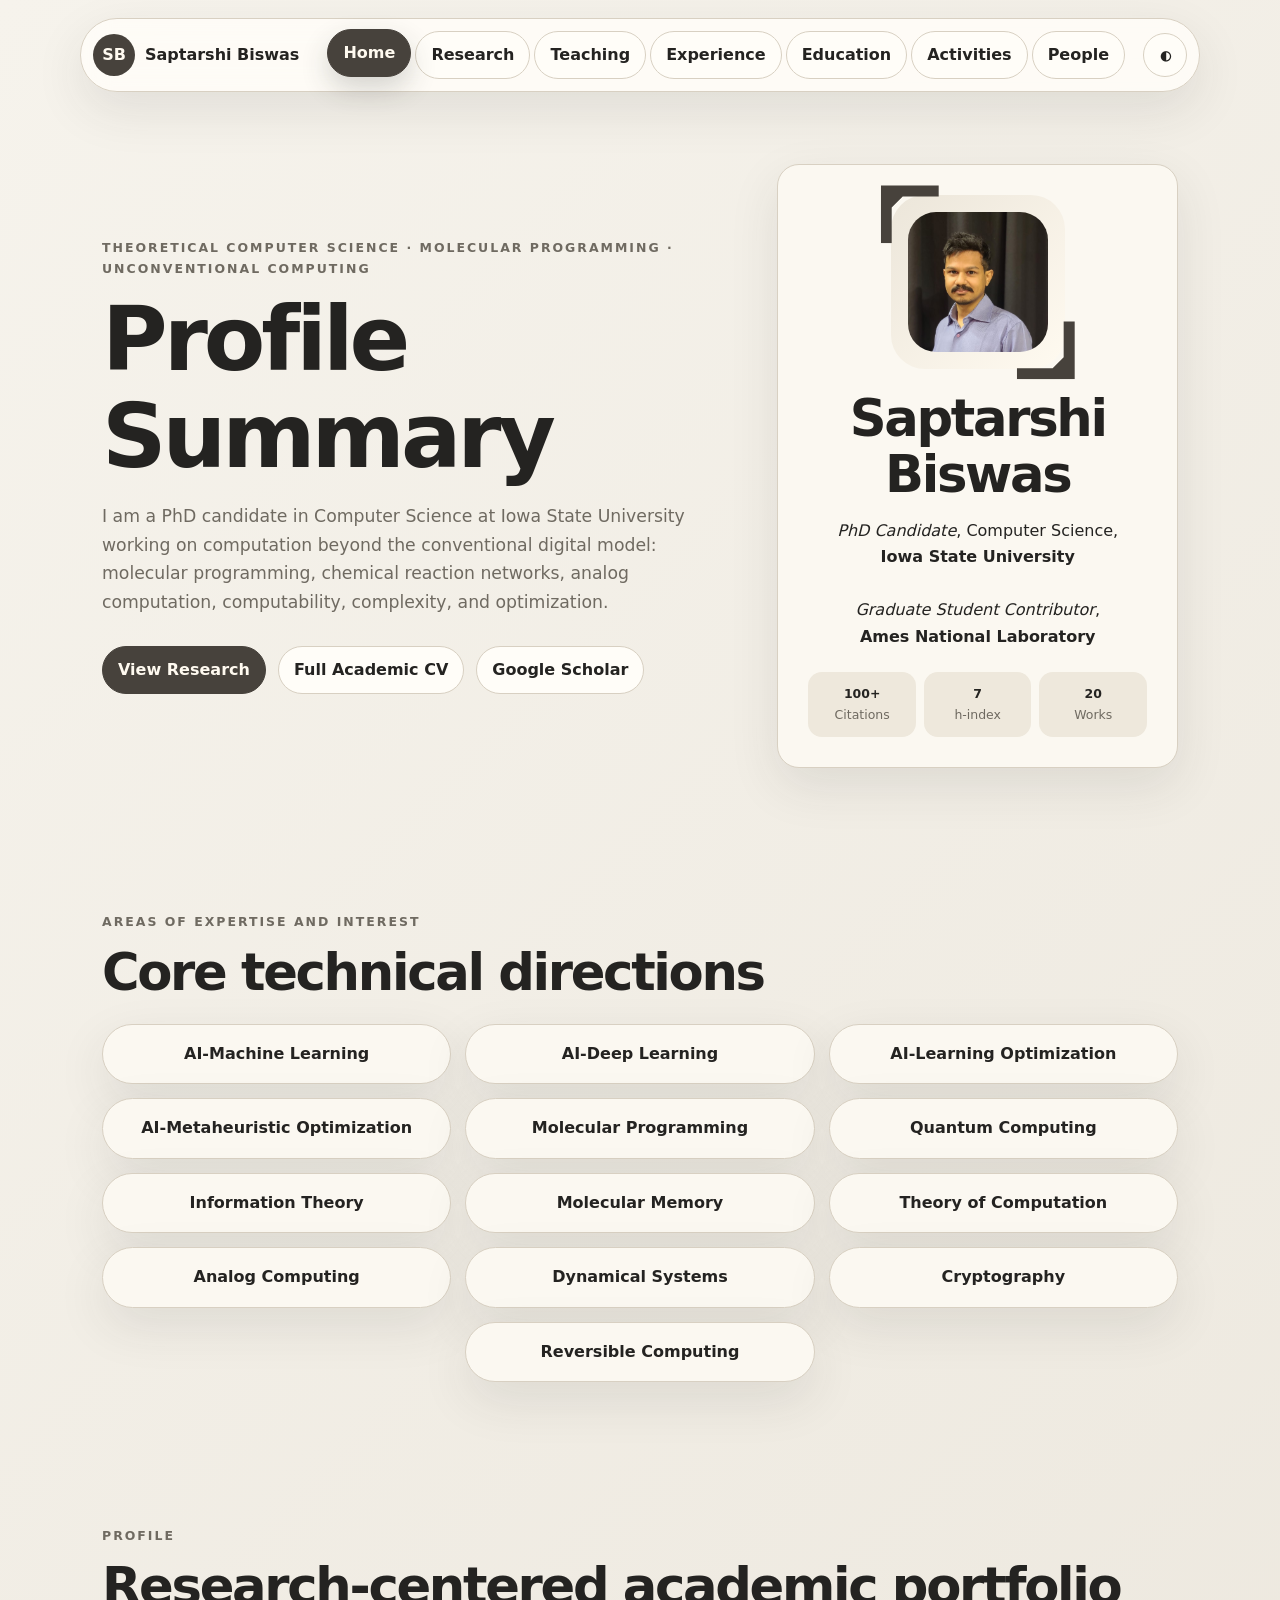
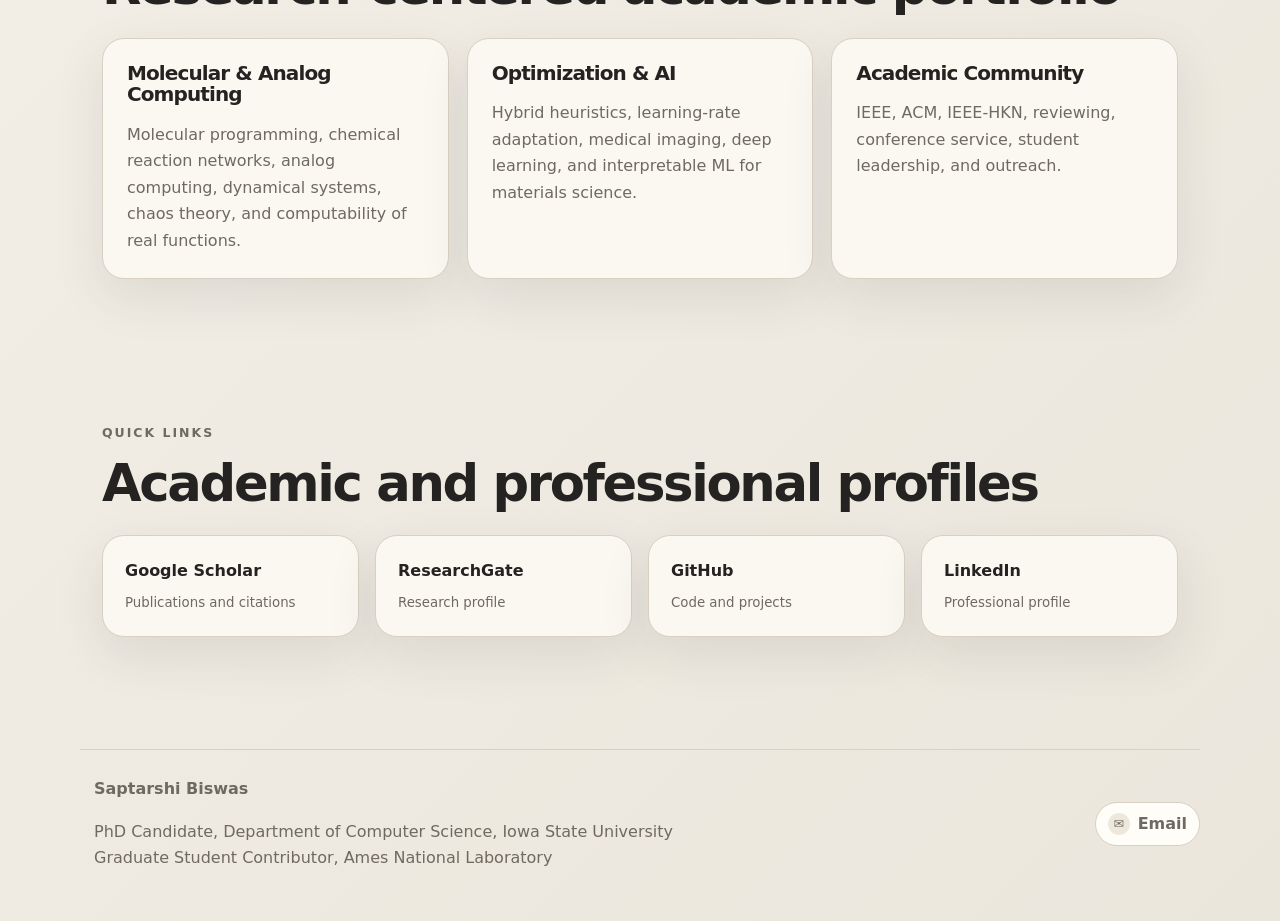
==== index.html @ 448579ea "Remove active class from "People" navigation link across multiple pages" ====
<!DOCTYPE html>
<html lang="en">
  <head>
    <meta charset="UTF-8" />
    <meta name="viewport" content="width=device-width, initial-scale=1.0" />

    <title>Saptarshi Biswas | PhD Candidate in Computer Science</title>

    <meta
      name="description"
      content="Saptarshi Biswas is a PhD candidate in Computer Science at Iowa State University working on theoretical computer science, chemical reaction networks, analog computing, molecular programming, reversible computing, AI, machine learning, deep learning, and optimization."
    />

    <meta
      name="keywords"
      content="Saptarshi Biswas, Iowa State University, Computer Science, Theoretical Computer Science, Chemical Reaction Networks, Molecular Programming, Analog Computing, Oracle Pointer Machines, Storage Modification Machines, Reversible Computing, Machine Learning, Deep Learning, AI, Optimization, Metaheuristic Optimization"
    />

    <meta name="author" content="Saptarshi Biswas" />
    <meta name="robots" content="index, follow" />

    <!-- https://Sapi98.github.io/ -->

    <!-- Open Graph / Social Preview -->
    <meta property="og:title" content="Saptarshi Biswas | PhD Candidate in Computer Science" />
    <meta
      property="og:description"
      content="Academic profile of Saptarshi Biswas: research, publications, teaching, education, experience, credentials, and professional service."
    />
    <meta property="og:type" content="website" />
    <meta property="og:url" content="https://Sapi98.github.io/" />
    <meta property="og:image" content="https://Sapi98.github.io/profile.jpg" />
    <meta property="og:site_name" content="Saptarshi Biswas" />

    <!-- Twitter / X Preview -->
    <meta name="twitter:card" content="summary_large_image" />
    <meta name="twitter:title" content="Saptarshi Biswas | PhD Candidate in Computer Science" />
    <meta
      name="twitter:description"
      content="Research profile, publications, teaching, education, experience, credentials, and academic service of Saptarshi Biswas."
    />
    <meta name="twitter:image" content="https://Sapi98.github.io/profile.jpg" />

    <!-- Structured Data -->
    <script type="application/ld+json">
    {
      "@context": "https://schema.org",
      "@type": "Person",
      "name": "Saptarshi Biswas",
      "url": "https://Sapi98.github.io/",
      "image": "https://Sapi98.github.io/profile.jpg",
      "jobTitle": "PhD Candidate in Computer Science",
      "affiliation": {
        "@type": "CollegeOrUniversity",
        "name": "Iowa State University"
      },
      "email": "mailto:sbiswas@iastate.edu",
      "sameAs": [
        "https://scholar.google.com/citations?user=PUi9jlQAAAAJ&hl=en",
        "https://www.researchgate.net/profile/Saptarshi-Biswas-6",
        "https://github.com/Sapi98",
        "https://www.linkedin.com/in/saptarshi-biswas-sapi98/"
      ],
      "knowsAbout": [
        "Theoretical Computer Science",
        "Chemical Reaction Networks",
        "Molecular Programming",
        "Analog Computing",
        "Oracle Pointer Machines",
        "Storage Modification Machines",
        "Reversible Computing",
        "Cryptography",
        "Dynamical Systems",
        "Artificial Intelligence",
        "Machine Learning",
        "Deep Learning",
        "Metaheuristic Optimization"
      ]
    }
    </script>

    <!-- Fonts and CSS -->
    <link rel="preconnect" href="https://fonts.googleapis.com" />
    <link rel="preconnect" href="https://fonts.gstatic.com" crossorigin />
    <link
      href="https://fonts.googleapis.com"/>
    <link rel="stylesheet" href="style.css" />
  </head>
  <body>
    <header class="site-header">
      <a class="brand" href="index.html" aria-label="Saptarshi Biswas home">
        <span class="brand-mark">
          SB
        </span>
        <span class="brand-text">
          Saptarshi Biswas
        </span>
      </a>
      <button class="menu-toggle" id="menuToggle" type="button" aria-label="Toggle navigation">
        ☰
      </button>
      <nav class="site-nav" id="siteNav" aria-label="Primary navigation">
        <a class="nav-link active" href="index.html">
          Home
        </a>
        <a class="nav-link" href="research.html">
          Research
        </a>
        <a class="nav-link" href="teaching.html">
          Teaching
        </a>
        <a class="nav-link" href="experience.html">
          Experience
        </a>
        <a class="nav-link" href="education.html">
          Education
        </a>
        <a class="nav-link" href="activities.html">
          Activities
        </a>
        <a class="nav-link" href="people.html">
          People
        </a>
      </nav>
      <button class="theme-toggle" id="themeToggle" type="button" aria-label="Toggle theme">
        ◐
      </button>
    </header>
    <main>
      <section class="hero section reveal">
        <div class="hero-content">
          <p class="eyebrow">
            Theoretical Computer Science · Molecular Programming · Unconventional Computing
          </p>
          <h1>
            Profile Summary
          </h1>
          <p class="hero-subtitle">
            I am a PhD candidate in Computer Science at Iowa State University working on computation beyond the conventional digital model: molecular programming, chemical reaction networks, analog computation, computability, complexity, and optimization.
          </p>
          <div class="hero-actions">
            <a class="btn btn-charcoal" href="research.html">
              View Research
            </a>
            <a class="btn btn-soft" href="CV.pdf" target="_blank" rel="noopener">
              Full Academic CV
            </a>
            <a class="btn btn-soft" href="https://scholar.google.com/citations?user=PUi9jlQAAAAJ&hl=en" target="_blank" rel="noopener">
              Google Scholar
            </a>
          </div>
        </div>
        <aside class="profile-card">
          <div class="profile-photo-frame">
            <span class="corner-arrow corner-arrow-major corner-arrow-tl">
            </span>
            <span class="corner-arrow corner-arrow-minor corner-arrow-tl-minor">
            </span>
            <img src="profile.jpg" alt="Saptarshi Biswas" onerror="this.style.display='none'; this.nextElementSibling.style.display='grid';" />
            <span class="profile-initials">
              SB
            </span>
            <span class="corner-arrow corner-arrow-major corner-arrow-br">
            </span>
            <span class="corner-arrow corner-arrow-minor corner-arrow-br-minor">
            </span>
          </div>
          <h2>
            Saptarshi Biswas
          </h2>
          <p>
            <em>PhD Candidate</em>, Computer Science,
            <!-- <br />
              -->
            <br />
            <b>Iowa State University</b>
            <br /><br />
            <em>Graduate Student Contributor</em>,
            <br />
            <b>Ames National Laboratory</b>
          </p>
          <div class="mini-stats">
            <span>
              <b>
                100+
              </b>
              Citations
            </span>
            <span>
              <b>
                7
              </b>
              h-index
            </span>
            <span>
              <b>
                20
              </b>
              Works
            </span>
          </div>
        </aside>
      </section>
      <section class="section reveal">
        <div class="section-heading">
          <p class="eyebrow">
            Areas of expertise and interest
          </p>
          <h2>
            Core technical directions
          </h2>
        </div>
        <div class="chip-grid">
          <span>
            AI-Machine Learning
          </span>
          <span>
            AI-Deep Learning
          </span>
          <span>
            AI-Learning Optimization
          </span>
          <span>
            AI-Metaheuristic Optimization
          </span>
          <span>
            Molecular Programming
          </span>
          <span>
            Quantum Computing
          </span>
          <span>
            Information Theory
          </span>
          <span>
            Molecular Memory
          </span>
          <span>
            Theory of Computation
          </span>
          <span>
            Analog Computing
          </span>
          <span>
            Dynamical Systems
          </span>
          <span>
            Cryptography
          </span>
          <span>
            Reversible Computing
          </span>
        </div>
      </section>
      <section class="section reveal">
        <div class="section-heading">
          <p class="eyebrow">
            Profile
          </p>
          <h2>
            Research-centered academic portfolio
          </h2>
        </div>
        <div class="grid three">
          <article class="tile">
            <h3>
              Molecular &amp; Analog Computing
            </h3>
            <p>
              Molecular programming, chemical reaction networks, analog computing, dynamical systems, chaos theory, and computability of real functions.
            </p>
          </article>
          <article class="tile">
            <h3>
              Optimization &amp; AI
            </h3>
            <p>
              Hybrid heuristics, learning-rate adaptation, medical imaging, deep learning, and interpretable ML for materials science.
            </p>
          </article>
          <article class="tile">
            <h3>
              Academic Community
            </h3>
            <p>
              IEEE, ACM, IEEE-HKN, reviewing, conference service, student leadership, and outreach.
            </p>
          </article>
        </div>
      </section>
      <section class="section reveal">
        <div class="section-heading">
          <p class="eyebrow">
            Quick links
          </p>
          <h2>
            Academic and professional profiles
          </h2>
        </div>
        <div class="link-grid">
          <a class="link-card" href="https://scholar.google.com/citations?user=PUi9jlQAAAAJ&hl=en" target="_blank" rel="noopener">
            <span>
              Google Scholar
            </span>
            <small>
              Publications and citations
            </small>
          </a>
          <a class="link-card" href="https://www.researchgate.net/profile/Saptarshi-Biswas-6?ev=hdr_xprf" target="_blank" rel="noopener">
            <span>
              ResearchGate
            </span>
            <small>
              Research profile
            </small>
          </a>
          <a class="link-card" href="https://github.com/Sapi98" target="_blank" rel="noopener">
            <span>
              GitHub
            </span>
            <small>
              Code and projects
            </small>
          </a>
          <a class="link-card" href="https://www.linkedin.com/in/saptarshi-biswas-sapi98/" target="_blank" rel="noopener">
            <span>
              LinkedIn
            </span>
            <small>
              Professional profile
            </small>
          </a>
        </div>
      </section>
    </main>
    <footer class="site-footer home-footer">
      <div>
        <strong>
          Saptarshi Biswas
        </strong>
        <p>
          PhD Candidate, Department of Computer Science, Iowa State University<br />
          Graduate Student Contributor, Ames National Laboratory
        </p>
      </div>
      <div class="footer-links">
        <a class="footer-link" href="mailto:sbiswas@iastate.edu">
          <span class="footer-icon">
            ✉
          </span>
          <span>
            Email
          </span>
        </a>
      </div>
    </footer>
    <script src="script.js">
    </script>
  </body>
</html>
---- style.css ----
:root {
  --bg: #f6f3ec;
  --bg-2: #ebe6dc;
  --surface: #fffdf8;
  --surface-2: #eee8dc;
  --tile: #fbf8f1;
  --text: #242321;
  --muted: #6f6a61;
  --line: #d8d0c2;
  --cream: #fffaf0;
  --shadow: 0 18px 50px rgba(52, 49, 45, .10);
  --radius: 22px;
  --max: 1120px;
}

body[data-theme="dark"] {
  --bg: #1f1e1c;
  --bg-2: #292724;
  --surface: #2b2925;
  --surface-2: #36332e;
  --tile: #302d29;
  --text: #f2ede3;
  --muted: #c3baaa;
  --line: #4b463f;
  --shadow: 0 18px 50px rgba(0, 0, 0, .34);
}

* {
  box-sizing: border-box;
}

body {
  margin: 0;
  font-family: Inter, system-ui, sans-serif;
  background: linear-gradient(135deg, var(--bg), var(--bg-2));
  color: var(--text);
  line-height: 1.65;
}

a {
  color: inherit;
}

.site-header {
  position: sticky;
  top: 0;
  z-index: 100;
  max-width: var(--max);
  margin: 18px auto 0;
  padding: 12px;
  display: flex;
  align-items: center;
  gap: 18px;
  background: rgba(255, 253, 248, .86);
  border: 1px solid var(--line);
  border-radius: 999px;
  box-shadow: var(--shadow);
  backdrop-filter: blur(14px);
}

body[data-theme="dark"] .site-header {
  background: rgba(43, 41, 37, .9);
}

.brand {
  display: inline-flex;
  align-items: center;
  gap: 10px;
  text-decoration: none;
  font-weight: 800;
}

.brand-mark {
  width: 42px;
  height: 42px;
  display: grid;
  place-items: center;
  border-radius: 50%;
  background: #47423c;
  color: #fffaf0;
}

.site-nav {
  margin-left: auto;
  display: flex;
  gap: 4px;
}

.site-nav a,
.theme-toggle,
.menu-toggle,
.btn,
.filter-btn {
  border: 1px solid var(--line);
  background: var(--surface);
  color: var(--text);
  border-radius: 999px;
  text-decoration: none;
  padding: 10px 15px;
  font-weight: 700;
  cursor: pointer;
  transition:
    background-color .45s ease,
    color .45s ease,
    border-color .45s ease,
    box-shadow .45s ease,
    transform .35s ease;
}

.site-nav a:hover,
.site-nav a.active,
.theme-toggle:hover,
.menu-toggle:hover,
.btn:hover,
.filter-btn:hover,
.filter-btn.active {
  background: #47423c;
  border-color: #47423c;
  color: #fffaf0;
  transform: translateY(-2px);
  box-shadow: 0 12px 28px rgba(52, 49, 45, .2);
}

.theme-toggle,
.menu-toggle {
  width: 44px;
  height: 44px;
  padding: 0;
}

.menu-toggle {
  display: none;
}

.section {
  max-width: var(--max);
  margin: 0 auto;
  padding: 72px 22px;
}

.hero {
  min-height: 72vh;
  display: grid;
  grid-template-columns: 1.45fr .9fr;
  gap: 30px;
  align-items: center;
}

.eyebrow {
  margin: 0 0 12px;
  color: var(--muted);
  text-transform: uppercase;
  letter-spacing: .16em;
  font-size: .78rem;
  font-weight: 800;
}

h1,
h2,
h3 {
  line-height: 1.08;
  margin: 0 0 16px;
  letter-spacing: -.045em;
}

h1 {
  font-size: clamp(2.7rem, 7vw, 5.8rem);
}

h2 {
  font-size: clamp(2rem, 4vw, 3.2rem);
}

h3 {
  font-size: 1.25rem;
}

.hero-subtitle,
.page-title p,
.section-note {
  max-width: 760px;
  font-size: 1.08rem;
  color: var(--muted);
}

.hero-actions {
  display: flex;
  flex-wrap: wrap;
  gap: 12px;
  margin-top: 30px;
}

.btn-charcoal {
  background: #47423c;
  color: #fffaf0;
  border-color: #47423c;
}

.profile-card,
.tile,
.link-card,
.publication-card,
.timeline-card,
.service-card,
.credential-card {
  background: var(--tile);
  border: 1px solid var(--line);
  border-radius: var(--radius);
  box-shadow: var(--shadow);
}

.profile-card {
  padding: 30px;
  text-align: center;
  position: relative;
  overflow: visible;
  transition:
    background-color .45s ease,
    box-shadow .45s ease,
    transform .35s ease,
    border-color .45s ease;
}

.profile-card:hover {
  background: linear-gradient(145deg, var(--surface), var(--surface-2));
  transform: translateY(-8px) scale(1.012);
  box-shadow: 0 34px 90px rgba(52, 49, 45, .22);
  border-color: #b8aa95;
}

.profile-photo-frame {
  position: relative;
  width: 142px;
  height: 142px;
  margin: 0 auto 22px;
  border-radius: 34px;
  display: grid;
  place-items: center;
  background: linear-gradient(135deg, #ece6da, #fffaf0);
  isolation: isolate;
}

.profile-photo-frame img,
.profile-initials {
  width: 112px;
  height: 112px;
  border-radius: 28px;
  object-fit: cover;
  display: grid;
  place-items: center;
  background: #47423c;
  color: #fffaf0;
  font-size: 2.6rem;
  font-weight: 900;
  box-shadow: inset 0 0 0 1px rgba(255, 250, 240, .25);
  z-index: 2;
}

.profile-initials {
  display: none;
}

.corner-arrow {
  position: absolute;
  pointer-events: none;
  z-index: 3;
  transition:
    transform .42s ease,
    opacity .42s ease,
    filter .42s ease;
}

.corner-arrow-major {
  width: 58px;
  height: 58px;
  filter: drop-shadow(0 8px 12px rgba(52, 49, 45, .22));
}

.corner-arrow-minor {
  width: 48px;
  height: 48px;
  opacity: 0;
  z-index: 1;
  filter: drop-shadow(0 6px 8px rgba(154, 107, 53, .18));
}

.corner-arrow-tl {
  top: -10px;
  left: -10px;
  background: #47423c;
  clip-path: polygon(0 0, 100% 0, 100% 19%, 38% 19%, 19% 38%, 19% 100%, 0 100%);
}

.corner-arrow-tl-minor {
  top: 3px;
  left: 3px;
  background: #b98a52;
  clip-path: polygon(0 0, 100% 0, 100% 11%, 34% 11%, 11% 34%, 11% 100%, 0 100%);
}

.corner-arrow-br {
  right: -10px;
  bottom: -10px;
  background: #47423c;
  clip-path: polygon(81% 0, 100% 0, 100% 100%, 0 100%, 0 81%, 62% 81%, 81% 62%);
}

.corner-arrow-br-minor {
  right: 3px;
  bottom: 3px;
  background: #b98a52;
  clip-path: polygon(89% 0, 100% 0, 100% 100%, 0 100%, 0 89%, 66% 89%, 89% 66%);
}

.profile-card:hover .corner-arrow-tl {
  transform: translate(-10px, -10px);
}

.profile-card:hover .corner-arrow-br {
  transform: translate(10px, 10px);
}

.profile-card:hover .corner-arrow-tl-minor {
  opacity: 1;
  transform: translate(-5px, -5px);
}

.profile-card:hover .corner-arrow-br-minor {
  opacity: 1;
  transform: translate(5px, 5px);
}

.mini-stats {
  display: grid;
  grid-template-columns: repeat(3, 1fr);
  gap: 8px;
  margin-top: 22px;
}

.mini-stats span {
  padding: 12px 8px;
  border-radius: 14px;
  background: var(--surface-2);
  color: var(--muted);
  font-size: .78rem;
  transition:
    background-color .45s ease,
    color .45s ease,
    transform .35s ease,
    box-shadow .45s ease;
}

.mini-stats b {
  display: block;
  color: var(--text);
  transition: color .45s ease;
}

.profile-card:hover .mini-stats span {
  background: #47423c;
  color: #fffaf0;
  transform: translateY(-3px);
  box-shadow: 0 10px 22px rgba(52, 49, 45, .22);
}

.profile-card:hover .mini-stats b {
  color: #fffaf0;
}

.section-heading {
  margin-bottom: 24px;
}

.section-heading.split {
  display: flex;
  justify-content: space-between;
  align-items: end;
  gap: 20px;
  flex-wrap: wrap;
}

.grid {
  display: grid;
  gap: 18px;
}

.grid.two {
  grid-template-columns: repeat(2, minmax(0, 1fr));
}

.grid.three {
  grid-template-columns: repeat(3, minmax(0, 1fr));
}

.grid.four {
  grid-template-columns: repeat(4, minmax(0, 1fr));
}

.tile {
  padding: 24px;
  min-height: 190px;
  transition:
    background-color .5s ease,
    color .5s ease,
    border-color .5s ease,
    transform .35s ease,
    box-shadow .5s ease;
}

.tile p {
  color: var(--muted);
  margin: 0;
  transition: color .5s ease;
}

.tile:hover,
.link-card:hover,
.publication-card:hover {
  background: #47423c;
  color: #fffaf0;
  border-color: #47423c;
  transform: translateY(-6px);
}

.tile:hover p,
.tile:hover li,
.link-card:hover small,
.publication-card:hover .pub-authors,
.publication-card:hover .pub-venue {
  color: rgba(255, 250, 240, .88);
}

.chip-grid {
  display: grid;
  grid-template-columns: repeat(3, minmax(0, 1fr));
  gap: 14px;
}

.chip-grid span {
  padding: 16px 18px;
  border: 1px solid var(--line);
  border-radius: 999px;
  background: var(--tile);
  box-shadow: var(--shadow);
  font-weight: 800;
  text-align: center;
  transition:
    background-color .5s ease,
    color .5s ease,
    transform .35s ease;
}

.chip-grid span:hover {
  background: #47423c;
  color: #fffaf0;
  transform: translateY(-4px);
}

.chip-grid span:nth-last-child(2):nth-child(3n + 1) {
  grid-column: 1;
}

.chip-grid span:last-child:nth-child(3n + 2) {
  grid-column: 3;
}

.chip-grid span:last-child:nth-child(3n + 1) {
  grid-column: 2;
}

.link-grid {
  display: grid;
  grid-template-columns: repeat(4, minmax(0, 1fr));
  gap: 16px;
}

.link-card {
  padding: 22px;
  display: flex;
  flex-direction: column;
  gap: 8px;
  text-decoration: none;
  transition:
    background-color .5s ease,
    color .5s ease,
    transform .35s ease;
}

.link-card span {
  font-weight: 900;
}

.link-card small,
.pub-authors,
.pub-venue {
  color: var(--muted);
  transition: color .5s ease;
}

.filters {
  display: flex;
  flex-wrap: wrap;
  gap: 10px;
}

.pub-total-block {
  display: flex;
  align-items: center;
  justify-content: space-between;
  gap: 18px;
  margin: 0 0 24px;
  padding: 22px 24px;
  border: 1px solid var(--line);
  border-radius: var(--radius);
  background: linear-gradient(135deg, var(--surface), var(--surface-2));
  box-shadow: var(--shadow);
}

.pub-total-block h3 {
  margin: 0;
}

.pub-total-block span,
.pub-category-heading span {
  display: inline-flex;
  padding: 10px 15px;
  border-radius: 999px;
  background: #47423c;
  color: #fffaf0;
  font-weight: 900;
}

.pub-category-block {
  display: grid;
  gap: 14px;
  margin: 0 0 34px;
}

.pub-category-heading {
  display: flex;
  align-items: center;
  justify-content: space-between;
  gap: 16px;
  padding: 16px 18px;
  border: 1px solid var(--line);
  border-radius: 18px;
  background: var(--surface-2);
  box-shadow: var(--shadow);
}

.pub-category-heading h3 {
  margin: 0;
}

.publication-list,
.publication-list.nested {
  display: grid;
  gap: 14px;
}

.publication-card {
  padding: 24px;
  transition:
    background-color .5s ease,
    color .5s ease,
    border-color .5s ease,
    transform .35s ease;
}

.pub-topline {
  display: flex;
  gap: 10px;
  align-items: center;
  margin-bottom: 12px;
}

.pub-number {
  width: 34px;
  height: 34px;
  display: grid;
  place-items: center;
  border-radius: 50%;
  background: var(--surface-2);
  color: var(--text);
  font-weight: 900;
  transition:
    background-color .5s ease,
    color .5s ease;
}

.publication-card:hover .pub-number {
  background: rgba(255, 250, 240, .18);
  color: #fffaf0;
}

.pub-meta {
  display: inline-block;
  padding: 5px 10px;
  border-radius: 999px;
  background: var(--surface-2);
  color: var(--muted);
  font-size: .75rem;
  font-weight: 800;
  text-transform: uppercase;
  transition:
    background-color .5s ease,
    color .5s ease;
}

.publication-card:hover .pub-meta {
  background: rgba(255, 250, 240, .18);
  color: #fffaf0;
}

.pub-actions {
  display: flex;
  gap: 10px;
  flex-wrap: wrap;
  margin-top: 16px;
}

.btn-small {
  padding: 8px 12px;
  font-size: .86rem;
}

.bibtex {
  white-space: pre-wrap;
  overflow-x: auto;
  margin-top: 16px;
  background: #2a2723;
  color: #f6efe3;
  border-radius: 14px;
  padding: 16px;
  border: 1px solid #514b43;
}

.clean-list {
  margin: 0;
  padding-left: 20px;
  color: inherit;
}

.clean-list li {
  margin-bottom: 10px;
}

.readable-list {
  margin-top: 14px;
  color: var(--muted);
}

.two-col-list {
  columns: 2;
  column-gap: 36px;
}

.timeline-modern {
  --timeline-progress: 0%;
  position: relative;
  display: grid;
  gap: 22px;
}

.timeline-modern::before {
  content: "";
  position: absolute;
  left: 170px;
  top: 10px;
  bottom: 10px;
  width: 2px;
  background: linear-gradient(#b8aa95, transparent);
}

.timeline-modern::after {
  content: "";
  position: absolute;
  left: 170px;
  top: 10px;
  width: 3px;
  height: var(--timeline-progress);
  max-height: calc(100% - 20px);
  border-radius: 999px;
  background: linear-gradient(180deg, #47423c, #b98a52, #47423c);
  box-shadow: 0 0 18px rgba(185, 138, 82, .35);
  transition: height .16s linear;
  z-index: 0;
}

.timeline-entry {
  position: relative;
  display: grid;
  grid-template-columns: 140px 36px 1fr;
  gap: 16px;
}

.timeline-date {
  color: var(--muted);
  font-weight: 900;
  text-align: right;
  padding-top: 24px;
}

.timeline-node {
  position: relative;
  z-index: 2;
  width: 18px;
  height: 18px;
  margin: 27px auto 0;
  border-radius: 50%;
  background: #47423c;
  border: 4px solid var(--bg);
  box-shadow: 0 0 0 2px #b8aa95;
  transition:
    transform .35s ease,
    background-color .35s ease,
    box-shadow .35s ease,
    border-color .35s ease;
}

.timeline-entry:hover .timeline-node,
.timeline-entry.open .timeline-node,
.timeline-entry.is-active .timeline-node,
.timeline-entry:has(.timeline-card:hover) .timeline-node {
  background: #b98a52;
  transform: scale(1.38);
  box-shadow:
    0 0 0 6px rgba(185, 138, 82, .20),
    0 0 24px rgba(185, 138, 82, .55);
  border-color: var(--surface);
}

.timeline-entry:hover .timeline-card,
.timeline-entry.open .timeline-card,
.timeline-entry.is-active .timeline-card,
.timeline-entry:has(.timeline-card:hover) .timeline-card {
  border-color: #b98a52;
}

.timeline-card {
  overflow: hidden;
}

.expand-summary {
  width: 100%;
  border: 0;
  background: transparent;
  color: var(--text);
  text-align: left;
  padding: 24px;
  display: flex;
  justify-content: space-between;
  align-items: center;
  gap: 20px;
  cursor: pointer;
  transition:
    background-color .5s ease,
    color .5s ease,
    border-radius .35s ease;
}

.expand-summary small {
  display: block;
  color: var(--muted);
  text-transform: uppercase;
  letter-spacing: .14em;
  font-weight: 800;
  font-size: .72rem;
  margin-bottom: 8px;
  transition: color .5s ease;
}

.expand-summary strong {
  display: block;
  font-size: 1.15rem;
}

.expand-summary em {
  display: block;
  color: var(--muted);
  font-style: normal;
  margin-top: 8px;
  transition: color .5s ease;
}

.accordion-icon {
  width: 38px;
  height: 38px;
  display: grid;
  place-items: center;
  border-radius: 50%;
  background: var(--surface-2);
  color: var(--text);
  font-size: 1.4rem;
  transition:
    transform .35s ease,
    background-color .5s ease,
    color .5s ease;
}

.expand-details {
  display: grid;
  grid-template-rows: 0fr;
  transition:
    grid-template-rows .38s ease,
    background-color .5s ease;
}

.expand-details > div {
  overflow: hidden;
  padding: 0 24px;
  color: var(--muted);
}

.expand-card:hover .expand-summary {
  background: #47423c;
  color: #fffaf0;
  border-radius: var(--radius);
}

.expand-card:hover .expand-summary small,
.expand-card:hover .expand-summary em {
  color: rgba(255, 250, 240, .78);
}

.expand-card.open .expand-summary {
  background: #47423c !important;
  color: #fffaf0 !important;
  border-radius: var(--radius) var(--radius) 0 0;
}

.expand-card.open .expand-summary small,
.expand-card.open .expand-summary em {
  color: rgba(255, 250, 240, .78) !important;
}

.expand-card.open .accordion-icon {
  background: rgba(255, 250, 240, .18);
  color: #fffaf0;
  transform: rotate(180deg);
}

.expand-card.open .expand-details {
  grid-template-rows: 1fr;
  background: var(--surface);
  border-top: 1px solid var(--line);
}

.expand-card.open .expand-details > div {
  padding: 20px 24px 24px;
  color: var(--text);
}

.numbered-list {
  list-style: decimal;
  padding-left: 1.4rem;
}

.numbered-list li::marker {
  font-weight: 900;
  color: #47423c;
}

.accordion-grid {
  column-count: 2;
  column-gap: 20px;
}

.service-card {
  display: inline-block;
  width: 100%;
  margin: 0 0 20px;
  overflow: hidden;
  break-inside: avoid;
  transition:
    background-color .5s ease,
    border-color .5s ease;
}

.credential-grid {
  display: grid;
  grid-template-columns: repeat(3, minmax(0, 1fr));
  gap: 18px;
}

.credential-card {
  position: relative;
  min-height: 230px;
  padding: 24px;
  text-decoration: none;
  display: flex;
  flex-direction: column;
  justify-content: space-between;
  overflow: hidden;
  background: linear-gradient(145deg, var(--tile), var(--surface));
  transition:
    background-color .5s ease,
    color .5s ease,
    border-color .5s ease,
    transform .35s ease,
    box-shadow .5s ease;
}

.credential-card::before {
  content: "";
  position: absolute;
  right: -35px;
  bottom: -50px;
  width: 130px;
  height: 130px;
  border-radius: 50%;
  background: rgba(71, 66, 60, .08);
  transition:
    transform .45s ease,
    background-color .45s ease;
}

.credential-card:hover {
  background: #47423c;
  color: #fffaf0;
  border-color: #47423c;
  transform: translateY(-7px);
  box-shadow: 0 28px 70px rgba(52, 49, 45, .24);
}

.credential-card:hover::before {
  transform: scale(1.4);
  background: rgba(255, 250, 240, .12);
}

.credential-card h3 {
  font-size: 1.05rem;
  letter-spacing: -.025em;
  margin-top: 42px;
  margin-bottom: 14px;
}

.credential-card p {
  color: var(--muted);
  margin: 0;
  transition: color .45s ease;
}

.credential-card:hover p {
  color: rgba(255, 250, 240, .84);
}

.credential-badge {
  position: absolute;
  top: 18px;
  left: 18px;
  padding: 6px 11px;
  border-radius: 999px;
  background: var(--surface-2);
  color: var(--muted);
  font-size: .72rem;
  font-weight: 900;
  text-transform: uppercase;
  letter-spacing: .08em;
  transition:
    background-color .45s ease,
    color .45s ease;
}

.credential-card:hover .credential-badge {
  background: rgba(255, 250, 240, .18);
  color: #fffaf0;
}

.credential-meta {
  display: flex;
  justify-content: space-between;
  align-items: center;
  gap: 12px;
  margin-top: 22px;
  color: var(--muted);
  font-size: .84rem;
  font-weight: 800;
  transition: color .45s ease;
}

.credential-card:hover .credential-meta {
  color: #fffaf0;
}

.site-footer {
  max-width: var(--max);
  margin: 40px auto 24px;
  padding: 26px 22px;
  display: flex;
  justify-content: space-between;
  gap: 24px;
  border-top: 1px solid var(--line);
  color: var(--muted);
}

.footer-links {
  display: flex;
  flex-wrap: wrap;
  gap: 10px;
  justify-content: flex-end;
}

.footer-link {
  display: inline-flex;
  align-items: center;
  gap: 8px;
  padding: 8px 11px;
  border: 1px solid var(--line);
  border-radius: 999px;
  text-decoration: none;
  font-weight: 800;
  background: var(--surface);
  transition:
    background-color .5s ease,
    color .5s ease,
    transform .35s ease;
}

.footer-link:hover {
  background: #47423c;
  color: #fffaf0;
}

.footer-link:hover .footer-icon {
  background: rgba(255, 250, 240, .18);
  color: #fffaf0;
}

.footer-icon {
  width: 22px;
  height: 22px;
  min-width: 22px;
  display: grid;
  place-items: center;
  border-radius: 50%;
  background: var(--surface-2);
  font-size: .78rem;
  font-weight: 900;
  line-height: 1;
}

.reveal {
  opacity: 0;
  transform: translateY(18px);
  transition:
    opacity .7s ease,
    transform .7s ease;
}

.reveal.visible {
  opacity: 1;
  transform: translateY(0);
}

.publications-section {
  opacity: 1 !important;
  transform: none !important;
}

body[data-theme="dark"] .profile-card:hover {
  background: linear-gradient(145deg, #342f2a, #25231f);
  box-shadow: 0 34px 90px rgba(0, 0, 0, .48);
  border-color: #756c60;
}

body[data-theme="dark"] .profile-photo-frame {
  background: linear-gradient(135deg, #352f29, #1f1e1c);
}

body[data-theme="dark"] .corner-arrow-major {
  background: #e1d7c6;
}

body[data-theme="dark"] .corner-arrow-minor {
  background: #d6b27f;
}

body[data-theme="dark"] .numbered-list li::marker {
  color: #fffaf0 !important;
}

body[data-theme="dark"] .expand-card.open .expand-details {
  background: #36332e;
  color: #f2ede3;
}

body[data-theme="dark"] .expand-card.open .expand-details > div,
body[data-theme="dark"] .expand-card.open li {
  color: #f2ede3;
}

body[data-theme="dark"] .credential-card {
  background: linear-gradient(145deg, var(--tile), var(--surface-2));
}

body[data-theme="dark"] .credential-card:hover {
  background: #4b453e;
}

@media (max-width: 980px) {
  .grid.four,
  .grid.three,
  .link-grid,
  .credential-grid {
    grid-template-columns: repeat(2, minmax(0, 1fr));
  }

  .chip-grid {
    grid-template-columns: repeat(2, minmax(0, 1fr));
  }

  .chip-grid span:nth-last-child(2):nth-child(2n + 1) {
    grid-column: 1;
  }

  .chip-grid span:last-child:nth-child(2n + 0) {
    grid-column: 2;
  }

  .chip-grid span:last-child:nth-child(2n + 1) {
    grid-column: 1 / -1;
    justify-self: center;
    min-width: min(320px, 100%);
  }
}

@media (max-width: 900px) {
  .site-header {
    margin: 10px;
    border-radius: 24px;
    flex-wrap: wrap;
  }

  .menu-toggle {
    display: grid;
    place-items: center;
    margin-left: auto;
  }

  .theme-toggle {
    order: 3;
  }

  .site-nav {
    display: none;
    width: 100%;
    order: 4;
    flex-direction: column;
    align-items: stretch;
    margin-left: 0;
  }

  .site-nav.open {
    display: flex;
  }

  .site-nav a {
    text-align: center;
  }

  .hero,
  .grid.two,
  .grid.three,
  .grid.four,
  .link-grid,
  .credential-grid {
    grid-template-columns: 1fr;
  }

  .accordion-grid {
    column-count: 1;
  }

  .timeline-modern::before,
  .timeline-modern::after {
    left: 9px;
  }

  .timeline-entry {
    grid-template-columns: 22px 1fr;
  }

  .timeline-date {
    grid-column: 2;
    text-align: left;
    padding-top: 0;
  }

  .timeline-node {
    grid-column: 1;
    grid-row: 1 / span 2;
    margin-top: 7px;
  }

  .timeline-card {
    grid-column: 2;
  }

  .site-footer {
    flex-direction: column;
    margin-left: 22px;
    margin-right: 22px;
  }

  .footer-links {
    justify-content: flex-start;
  }

  .two-col-list {
    columns: 1;
  }

  .pub-total-block {
    align-items: flex-start;
    flex-direction: column;
  }
}

@media (max-width: 520px) {
  h1 {
    font-size: 2.7rem;
  }

  .section {
    padding: 52px 18px;
  }

  .brand-text {
    display: none;
  }

  .mini-stats {
    grid-template-columns: 1fr;
  }

  .chip-grid {
    grid-template-columns: 1fr;
  }

  .chip-grid span {
    grid-column: auto !important;
    justify-self: stretch !important;
  }

  .pub-category-heading {
    align-items: flex-start;
    flex-direction: column;
  }

  .profile-photo-frame {
    width: 126px;
    height: 126px;
  }

  .profile-photo-frame img,
  .profile-initials {
    width: 102px;
    height: 102px;
  }
}

/* Footer hover fix for Google Scholar and ResearchGate icons only.
   Footer order:
   1 = Email
   2 = Google Scholar
   3 = ResearchGate
*/

.site-footer:not(.home-footer) .footer-link:nth-child(2):hover .footer-icon,
.site-footer:not(.home-footer) .footer-link:nth-child(3):hover .footer-icon {
  background: #fffaf0;
  color: inherit;
  box-shadow: inset 0 0 0 1px rgba(255, 250, 240, .45);
}

/* Better handling for long timeline dates like Decision Scientist Intern */

.timeline-date {
  line-height: 1.35;
}

@media (min-width: 901px) {
  .timeline-date {
    font-size: .88rem;
  }
}

/* Smooth open + close animation for all expandable cards
   Applies to:
   - Timeline cards in Experience/Education
   - Service tiles in Service page
*/

.expand-card {
  overflow: hidden;
}

.expand-details {
  display: grid !important;
  grid-template-rows: 0fr !important;
  height: auto !important;
  visibility: visible !important;
  opacity: 0;
  overflow: hidden;
  background: transparent;
  border-top: 0;
  transition:
    grid-template-rows .42s ease,
    opacity .28s ease,
    background-color .42s ease,
    border-color .42s ease;
}

.expand-details > div {
  min-height: 0;
  overflow: hidden;
  padding: 0 24px;
  transition:
    padding .42s ease,
    color .42s ease;
}

/* Open state */

.expand-card.open .expand-details {
  grid-template-rows: 1fr !important;
  opacity: 1;
  background: var(--surface);
  border-top: 1px solid var(--line);
}

.expand-card.open .expand-details > div {
  padding: 20px 24px 24px;
}

/* Closed state: keep it animatable instead of snapping shut */

.expand-card:not(.open) .expand-details {
  grid-template-rows: 0fr !important;
  opacity: 0;
  height: auto !important;
  visibility: visible !important;
  background: transparent !important;
  border-top: 0 !important;
}

.expand-card:not(.open) .expand-details > div {
  padding-top: 0 !important;
  padding-bottom: 0 !important;
}

/* Prevent trailing strip under hovered but unopened expandable cards */

.expand-card:not(.open):hover .expand-details {
  background: transparent !important;
  border-top: 0 !important;
}

/* Keep service numbering bold */

.numbered-list li::marker,
.service-card ol li::marker {
  font-weight: 900;
}

/* Make all expandable-card + / − icons consistently oval */

.expand-card .accordion-icon {
  width: 46px;
  min-width: 46px;
  max-width: 46px;
  height: 38px;
  min-height: 38px;
  max-height: 38px;
  border-radius: 999px;
  flex: 0 0 46px;
}

/* Emphasize my name in publication author lists */

.pub-authors strong {
  font-weight: 900;
  color: var(--text);
}

.publication-card:hover .pub-authors strong {
  color: #fffaf0;
}

/* Slightly larger homepage profile picture */

/* .profile-photo-frame {
  width: 162px;
  height: 162px;
}

.profile-photo-frame img,
.profile-initials {
  width: 130px;
  height: 130px;
} */

/* Larger homepage profile picture */

.profile-photo-frame {
  width: 174px;
  height: 174px;
}

.profile-photo-frame img,
.profile-initials {
  width: 140px;
  height: 140px;
}

/* Footer final correction:
   - More room for footer text
   - Less horizontal padding
   - Footer buttons keep natural width
   - Buttons center-align with equal gaps
   - Other pages should stay within 2 rows
   - Index footer Email uses same button/icon height as other pages
*/

.site-footer {
  display: grid;
  grid-template-columns: minmax(560px, 1fr) minmax(460px, 500px);
  column-gap: 14px;
  align-items: center;
  padding-left: 14px;
  padding-right: 14px;
}

/* Text area */
.site-footer > div:first-child {
  min-width: 0;
}

.site-footer > div:first-child p {
  max-width: none;
  margin-bottom: 0;
}

/* Non-home pages: natural button widths, centered, equal spacing */
.site-footer:not(.home-footer) .footer-links {
  width: 100%;
  max-width: 500px;
  display: flex !important;
  flex-wrap: wrap;
  justify-content: center !important;
  align-items: center;
  gap: 12px 14px;
}

/* Homepage has only one Email button */
.home-footer .footer-links {
  width: auto;
  max-width: none;
  display: flex !important;
  justify-content: center !important;
  align-items: center;
  gap: 12px 14px;
}

/* Footer buttons: natural width, slightly taller */
.site-footer .footer-link {
  width: auto !important;
  min-height: 44px !important;
  padding: 10px 12px !important;
  justify-content: flex-start !important;
  align-items: center !important;
  white-space: nowrap;
  line-height: 1;
  grid-column: auto !important;
}

/* Remove any old forced grid placements */
.site-footer .footer-link:nth-child(4),
.site-footer .footer-link:nth-child(5) {
  grid-column: auto !important;
}

/* Same icon size everywhere, including index.html */
.site-footer .footer-icon,
.home-footer .footer-icon {
  width: 22px !important;
  height: 22px !important;
  min-width: 22px !important;
  max-width: 22px !important;
  min-height: 22px !important;
  max-height: 22px !important;
  font-size: .78rem !important;
  line-height: 1 !important;
  display: inline-grid !important;
  place-items: center !important;
  transform: none !important;
}

/* Medium screens: allow footer to stack before it squeezes */
@media (max-width: 1080px) {
  .site-footer {
    grid-template-columns: 1fr;
    row-gap: 18px;
    align-items: flex-start;
  }

  .site-footer:not(.home-footer) .footer-links,
  .home-footer .footer-links {
    max-width: 100%;
    justify-content: flex-start !important;
  }
}

/* Mobile */
@media (max-width: 520px) {
  .site-footer {
    padding-left: 18px;
    padding-right: 18px;
  }

  .site-footer:not(.home-footer) .footer-links {
    justify-content: flex-start !important;
  }
}

/* Move footer button group more to the right on non-home pages */

.site-footer:not(.home-footer) .footer-links {
  margin-left: auto !important;
  margin-right: -4px !important;
  justify-content: flex-end !important;
}

/* Give the footer text enough room while allowing buttons to sit right */
.site-footer {
  column-gap: 8px !important;
  padding-right: 12px !important;
}

/* Move footer button group further right on all pages, including index.html */

.site-footer .footer-links {
  margin-left: auto !important;
  margin-right: -8px !important;
  justify-content: flex-end !important;
}

/* Reduce footer right padding slightly so the button group sits closer to edge */
.site-footer {
  column-gap: 8px !important;
  padding-right: 8px !important;
}

/* Reorder non-home footer icons:
   Email, GitHub, LinkedIn, Google Scholar, ResearchGate
   Index/home footer is unaffected because it has only Email.
*/

.site-footer:not(.home-footer) .footer-link:nth-child(1) {
  order: 1; /* Email */
}

.site-footer:not(.home-footer) .footer-link:nth-child(4) {
  order: 2; /* GitHub */
}

.site-footer:not(.home-footer) .footer-link:nth-child(5) {
  order: 3; /* LinkedIn */
}

.site-footer:not(.home-footer) .footer-link:nth-child(2) {
  order: 4; /* Google Scholar */
}

.site-footer:not(.home-footer) .footer-link:nth-child(3) {
  order: 5; /* ResearchGate */
}

/* Degree expanded-detail layout */

.degree-detail-panel {
  display: grid;
  gap: 18px;
}

.degree-detail-block {
  padding: 18px 20px;
  border: 1px solid var(--line);
  border-radius: 18px;
  background: var(--tile);
}

.degree-detail-label {
  display: inline-block;
  margin-bottom: 8px;
  color: var(--muted);
  font-size: .72rem;
  font-weight: 900;
  letter-spacing: .12em;
  text-transform: uppercase;
}

.degree-detail-block h4 {
  margin: 0;
  font-size: 1.15rem;
  line-height: 1.2;
  letter-spacing: -.025em;
  color: var(--text);
}

.degree-detail-block p {
  margin: 0;
  color: var(--muted);
}

.degree-detail-actions {
  display: flex;
  flex-wrap: wrap;
  gap: 10px;
}

.disabled-link {
  pointer-events: none;
  opacity: .65;
}

/* People page */

.people-grid {
  display: grid;
  grid-template-columns: repeat(3, minmax(0, 1fr));
  gap: 20px;
}

.person-card {
  position: relative;
  display: grid;
  grid-template-columns: 92px 1fr;
  gap: 18px;
  min-height: 250px;
  padding: 22px;
  border: 1px solid var(--line);
  border-radius: var(--radius);
  background: var(--tile);
  box-shadow: var(--shadow);
  overflow: hidden;
  transition:
    background-color .5s ease,
    color .5s ease,
    border-color .5s ease,
    transform .35s ease,
    box-shadow .5s ease;
}

.person-card:hover {
  background: #47423c;
  color: #fffaf0;
  border-color: #47423c;
  transform: translateY(-7px);
  box-shadow: 0 28px 70px rgba(52, 49, 45, .24);
}

.person-photo-wrap {
  position: relative;
  width: 92px;
  height: 92px;
  border-radius: 24px;
  overflow: hidden;
  background: linear-gradient(135deg, var(--surface-2), var(--surface));
  border: 1px solid var(--line);
  display: grid;
  place-items: center;
  transition:
    background-color .45s ease,
    border-color .45s ease,
    transform .35s ease;
}

.person-card:hover .person-photo-wrap {
  border-color: rgba(255, 250, 240, .36);
  transform: translateY(-3px);
}

.person-photo-wrap img {
  width: 100%;
  height: 100%;
  object-fit: cover;
  display: block;
}

/* If image is missing, the initials remain visible behind it */
.person-initials {
  position: absolute;
  inset: 0;
  display: grid;
  place-items: center;
  background: #47423c;
  color: #fffaf0;
  font-weight: 900;
  font-size: 1.35rem;
  z-index: -1;
}

.person-photo-wrap img[src="#"],
.person-photo-wrap img:not([src]) {
  display: none;
}

.person-content {
  min-width: 0;
}

.person-role-tag {
  display: inline-flex;
  width: fit-content;
  margin-bottom: 12px;
  padding: 6px 10px;
  border-radius: 999px;
  background: var(--surface-2);
  color: var(--muted);
  font-size: .7rem;
  font-weight: 900;
  letter-spacing: .08em;
  text-transform: uppercase;
  transition:
    background-color .45s ease,
    color .45s ease;
}

.person-card:hover .person-role-tag {
  background: rgba(255, 250, 240, .18);
  color: #fffaf0;
}

.person-card h3 {
  margin-bottom: 8px;
  font-size: 1.22rem;
}

.person-designation {
  margin: 0 0 6px;
  font-weight: 800;
  color: var(--text);
  transition: color .45s ease;
}

.person-organization,
.person-address {
  margin: 0 0 7px;
  color: var(--muted);
  font-size: .94rem;
  transition: color .45s ease;
}

.person-card:hover .person-designation,
.person-card:hover .person-organization,
.person-card:hover .person-address {
  color: rgba(255, 250, 240, .86);
}

.person-links {
  display: flex;
  flex-wrap: wrap;
  gap: 8px;
  margin-top: 16px;
}

.person-links a {
  display: inline-flex;
  align-items: center;
  min-height: 34px;
  padding: 7px 11px;
  border-radius: 999px;
  border: 1px solid var(--line);
  background: var(--surface);
  color: var(--text);
  font-size: .84rem;
  font-weight: 800;
  text-decoration: none;
  transition:
    background-color .45s ease,
    color .45s ease,
    border-color .45s ease,
    transform .35s ease;
}

.person-links a:hover {
  background: #fffaf0;
  color: #47423c;
  border-color: #fffaf0;
  transform: translateY(-2px);
}

body[data-theme="dark"] .person-card:hover {
  background: #4b453e;
}

body[data-theme="dark"] .person-links a:hover {
  background: #f2ede3;
  color: #242321;
}

/* Responsive people cards */

@media (max-width: 1050px) {
  .people-grid {
    grid-template-columns: repeat(2, minmax(0, 1fr));
  }
}

@media (max-width: 680px) {
  .people-grid {
    grid-template-columns: 1fr;
  }

  .person-card {
    grid-template-columns: 1fr;
  }

  .person-photo-wrap {
    width: 104px;
    height: 104px;
  }
}

.person-placeholder {
  display: grid;
  place-items: center;
  background: #47423c;
  color: #fffaf0;
  font-size: 1.4rem;
  font-weight: 900;

  transition:
    background-color .45s ease,
    color .45s ease,
    transform .35s ease,
    box-shadow .35s ease;
}

.person-card:hover .person-placeholder {
  background: #fffaf0;
  color: #47423c;
  transform: scale(1.08);
  box-shadow: 0 10px 24px rgba(0,0,0,.18);
}

/* =========================
   PEOPLE PAGE LINK BUTTONS
   ========================= */

.person-links a {
  display: inline-flex;
  align-items: center;
  gap: 8px;

  min-height: 36px;
  padding: 8px 12px;

  border-radius: 999px;

  background: #47423c;
  color: #fffaf0;
  border: 1px solid #47423c;

  text-decoration: none;
  font-size: .84rem;
  font-weight: 800;

  transition:
    background-color .45s ease,
    color .45s ease,
    border-color .45s ease,
    transform .35s ease,
    box-shadow .35s ease;
}

.person-link-icon {
  width: 22px;
  height: 22px;
  min-width: 22px;

  display: grid;
  place-items: center;

  border-radius: 50%;

  background: #fffaf0;
  color: #47423c;

  font-size: .74rem;
  font-weight: 900;

  transition:
    background-color .45s ease,
    color .45s ease,
    transform .35s ease;
}

.person-card:hover .person-links a {
  background: #fffaf0;
  color: #47423c;
  border-color: #fffaf0;
}

.person-card:hover .person-link-icon {
  background: #47423c;
  color: #fffaf0;
}

.person-links a:hover {
  transform: translateY(-3px);
  box-shadow: 0 10px 24px rgba(52,49,45,.18);
}

.person-links a:hover .person-link-icon {
  transform: scale(1.08);
}
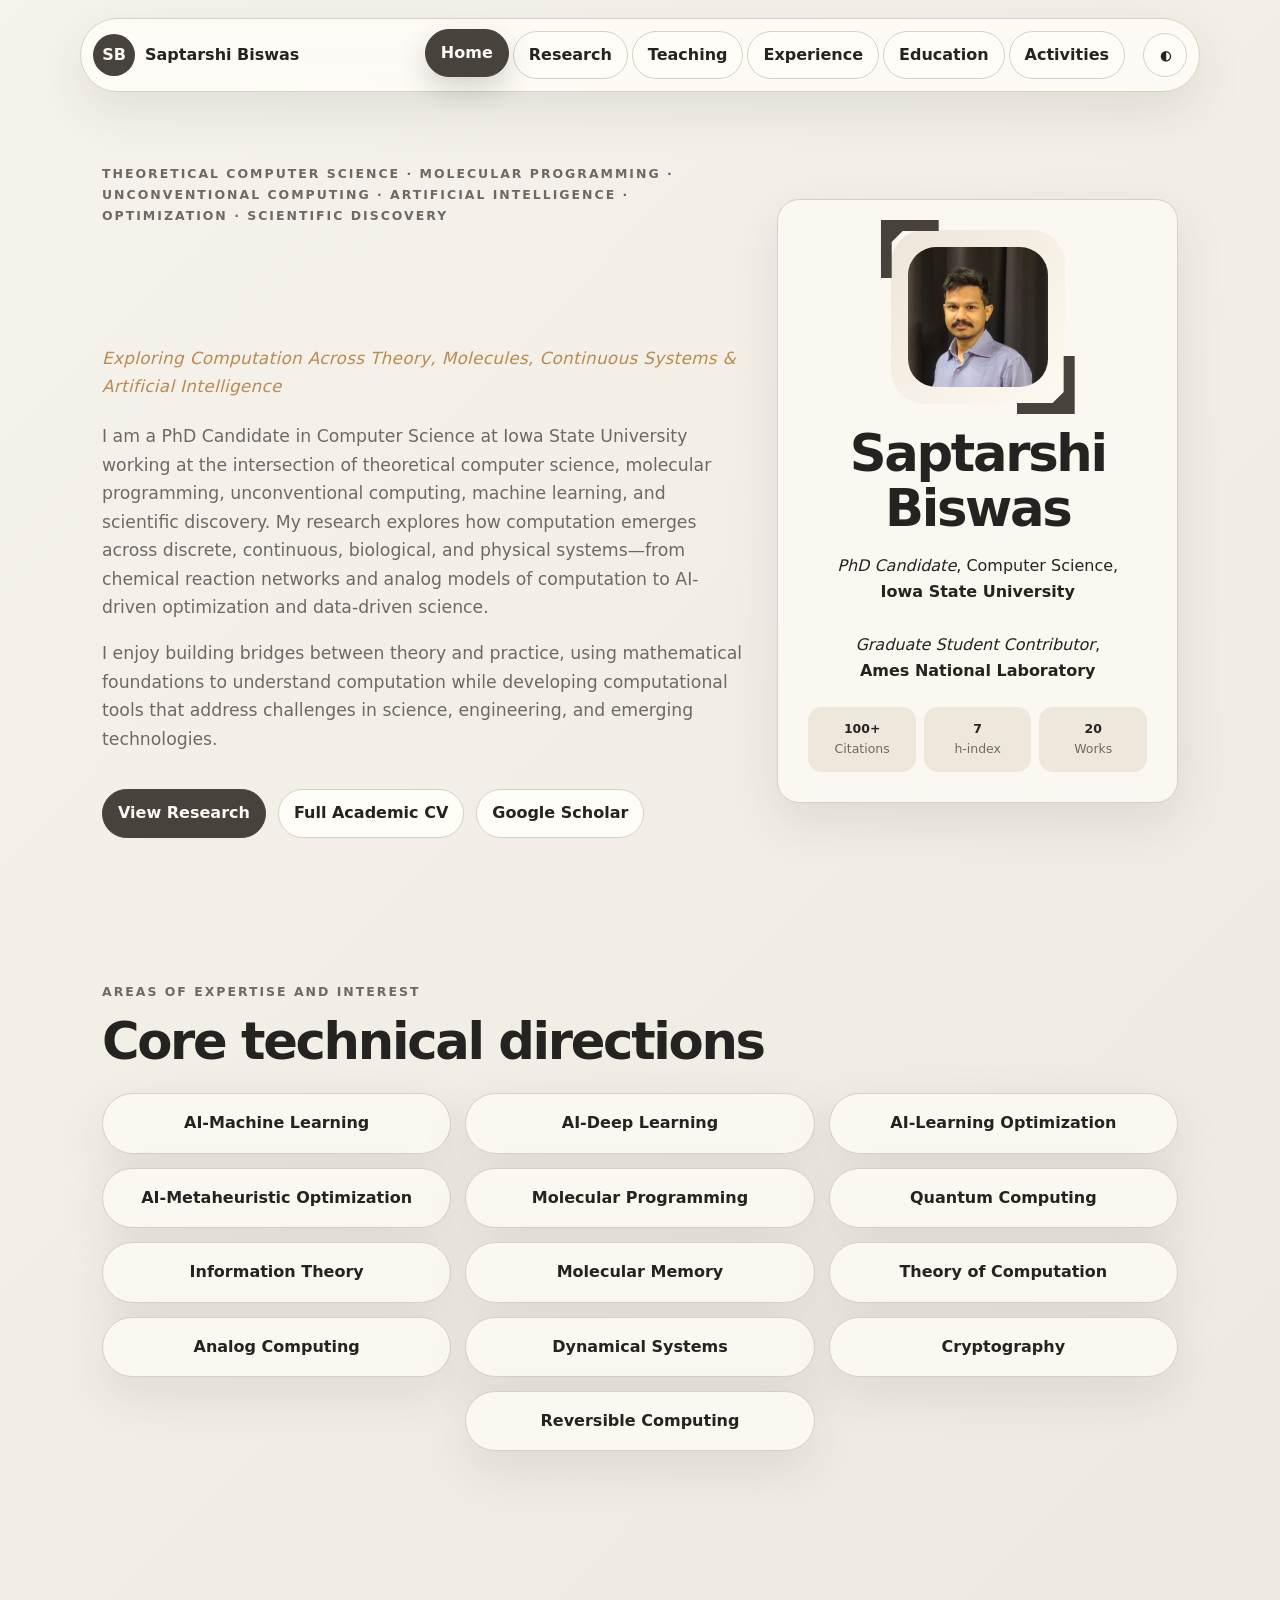
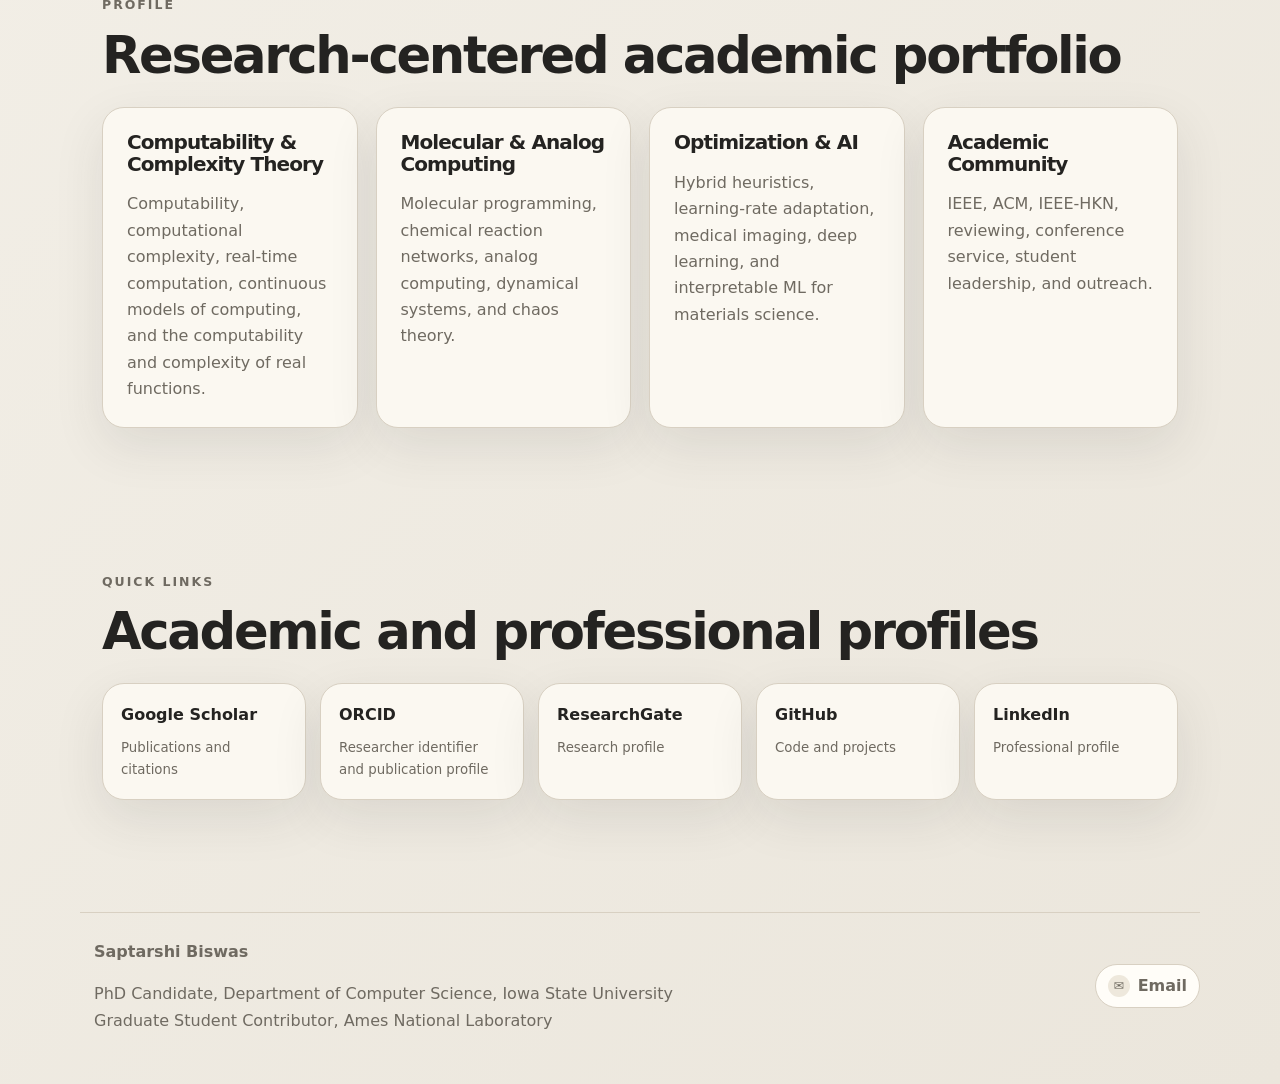
==== commit 6093d724: "Comment out "People" navigation link in multiple HTML files for future reference" ====
--- a/index.html
+++ b/index.html
@@ -118,9 +118,9 @@
         <a class="nav-link" href="activities.html">
           Activities
         </a>
-        <a class="nav-link" href="people.html">
+        <!-- <a class="nav-link" href="people.html">
           People
-        </a>
+        </a> -->
       </nav>
       <button class="theme-toggle" id="themeToggle" type="button" aria-label="Toggle theme">
         ◐
@@ -130,14 +130,40 @@
       <section class="hero section reveal">
         <div class="hero-content">
           <p class="eyebrow">
-            Theoretical Computer Science · Molecular Programming · Unconventional Computing
+            Theoretical Computer Science · Molecular Programming · Unconventional Computing · Artificial Intelligence · Optimization · Scientific Discovery
           </p>
-          <h1>
-            Profile Summary
-          </h1>
-          <p class="hero-subtitle">
-            I am a PhD candidate in Computer Science at Iowa State University working on computation beyond the conventional digital model: molecular programming, chemical reaction networks, analog computation, computability, complexity, and optimization.
-          </p>
+          <div class="about-intro">
+            <div id="typingLine1" class="typing-line">
+              <!-- Hey there, I'm -->
+            </div>
+
+            <div id="typingLine2" class="typing-name">
+              <!-- Saptarshi -->
+            </div>
+
+            <div class="about-tagline">
+              Exploring Computation Across Theory, Molecules,
+              Continuous Systems & Artificial Intelligence
+            </div>
+          
+            <p class="section-note">
+            I am a PhD Candidate in Computer Science at Iowa State University
+            working at the intersection of theoretical computer science,
+            molecular programming, unconventional computing, machine learning,
+            and scientific discovery. My research explores how computation
+            emerges across discrete, continuous, biological, and physical
+            systems—from chemical reaction networks and analog models of
+            computation to AI-driven optimization and data-driven science.
+            </p>
+
+            <p class="section-note">
+            I enjoy building bridges between theory and practice, using
+            mathematical foundations to understand computation while developing
+            computational tools that address challenges in science,
+            engineering, and emerging technologies.
+            </p>
+          </div>
+
           <div class="hero-actions">
             <a class="btn btn-charcoal" href="research.html">
               View Research
@@ -261,13 +287,24 @@
             Research-centered academic portfolio
           </h2>
         </div>
-        <div class="grid three">
+        <div class="grid four">
+
+          <article class="tile">
+            <h3>
+              Computability &amp; Complexity Theory
+            </h3>
+            <p>
+              Computability, computational complexity, real-time computation, continuous models of computing,
+              and the computability and complexity of real functions.
+            </p>
+          </article>
+
           <article class="tile">
             <h3>
               Molecular &amp; Analog Computing
             </h3>
             <p>
-              Molecular programming, chemical reaction networks, analog computing, dynamical systems, chaos theory, and computability of real functions.
+              Molecular programming, chemical reaction networks, analog computing, dynamical systems, and chaos theory.
             </p>
           </article>
           <article class="tile">
@@ -304,6 +341,15 @@
             </span>
             <small>
               Publications and citations
+            </small>
+          </a>
+          <a class="link-card"
+            href="https://orcid.org/0000-0001-7082-023X" target="_blank" rel="noopener">
+            <span>
+              ORCID
+            </span>
+            <small>
+              Researcher identifier and publication profile
             </small>
           </a>
           <a class="link-card" href="https://www.researchgate.net/profile/Saptarshi-Biswas-6?ev=hdr_xprf" target="_blank" rel="noopener">
--- a/style.css
+++ b/style.css
@@ -11,6 +11,10 @@
   --shadow: 0 18px 50px rgba(52, 49, 45, .10);
   --radius: 22px;
   --max: 1120px;
+  --accent: #b98a52;
+  --name-accent: #b98a52;
+  --tagline-accent: #8c6a3d;
+
 }
 
 body[data-theme="dark"] {
@@ -23,6 +27,10 @@
   --muted: #c3baaa;
   --line: #4b463f;
   --shadow: 0 18px 50px rgba(0, 0, 0, .34);
+  --accent: #e4c28a;
+  --name-accent: #efd2a0;
+  --tagline-accent: #ccb289;
+
 }
 
 * {
@@ -470,12 +478,12 @@
 
 .link-grid {
   display: grid;
-  grid-template-columns: repeat(4, minmax(0, 1fr));
-  gap: 16px;
+  grid-template-columns: repeat(5, minmax(0, 1fr));
+  gap: 14px;
 }
 
 .link-card {
-  padding: 22px;
+  padding: 18px;
   display: flex;
   flex-direction: column;
   gap: 8px;
@@ -1916,4 +1924,80 @@
 
 .person-links a:hover .person-link-icon {
   transform: scale(1.08);
+}
+
+.about-intro {
+  margin-bottom: 36px;
+}
+
+/* .typing-line {
+  font-size: 1.8rem;
+  font-weight: 700;
+  color: var(--muted);
+  line-height: 1.1;
+  margin-bottom: 6px;
+}
+
+.typing-name {
+  font-size: clamp(2.3rem, 5vw, 3.8rem);
+  font-weight: 900;
+  color: #b98a52;
+  letter-spacing: -.04em;
+  line-height: 1;
+  margin-bottom: 14px;
+} */
+
+.typing-line {
+  font-size: 1.9rem;
+  font-weight: 700;
+  color: var(--muted);
+  line-height: 1.1;
+  min-height: 2.2rem;
+}
+
+.typing-name {
+  font-size: clamp(2.2rem, 4vw, 3.4rem);
+  font-weight: 900;
+  color: var(--accent);
+  line-height: 1.05;
+  letter-spacing: -.03em;
+  min-height: 3.6rem;
+  margin-bottom: 14px;
+}
+
+.about-tagline {
+  margin-bottom: 22px;
+  font-size: 1.05rem;
+  font-style: italic;
+  font-weight: 500;
+  letter-spacing: .02em;
+  color: var(--accent);
+}
+
+/* Single active typing cursor */
+
+.typing-cursor::after {
+  content: "";
+  display: inline-block;
+
+  width: .45em;
+  height: 1em;
+
+  margin-left: 4px;
+
+  background: currentColor;
+
+  vertical-align: middle;
+
+  animation: cursorBlink .8s infinite;
+}
+
+@keyframes cursorBlink {
+  0%, 49% {
+    opacity: 1;
+  }
+
+  50%, 100% {
+    opacity: 0;
+  }
 }
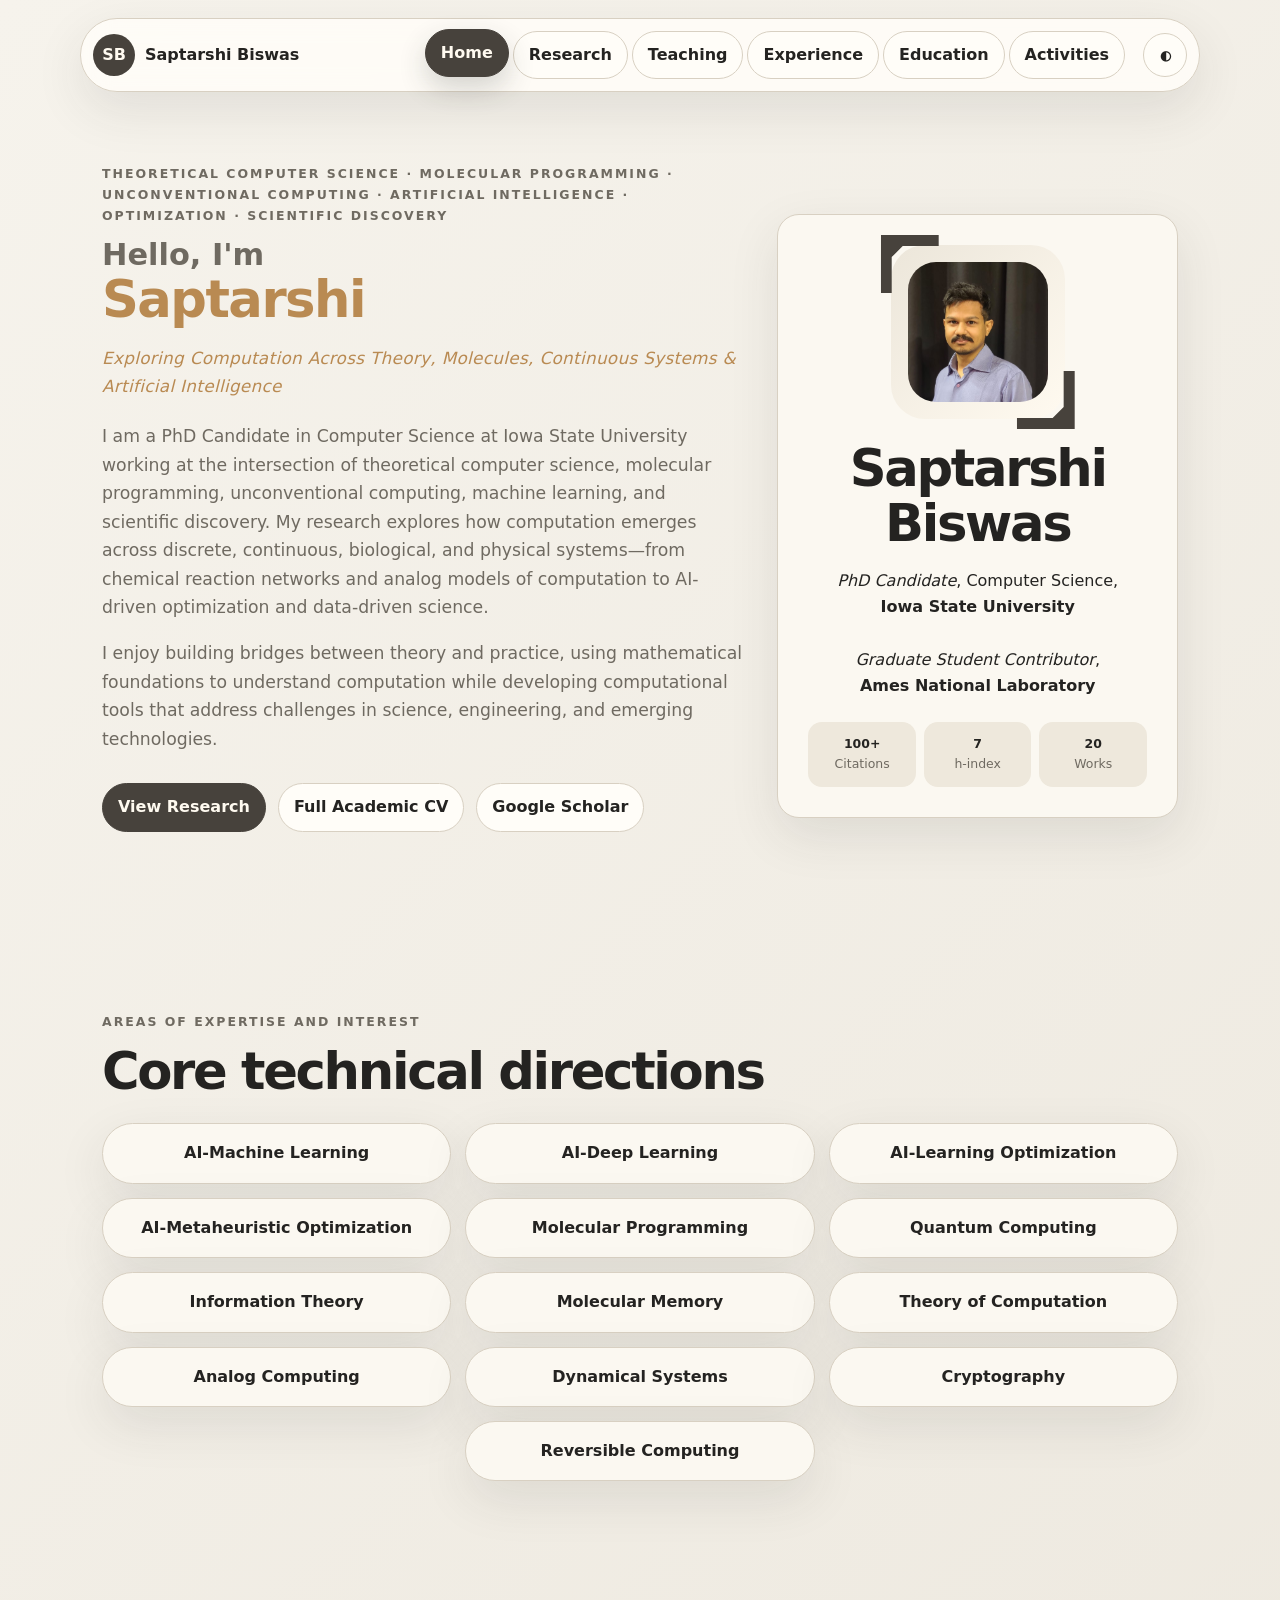
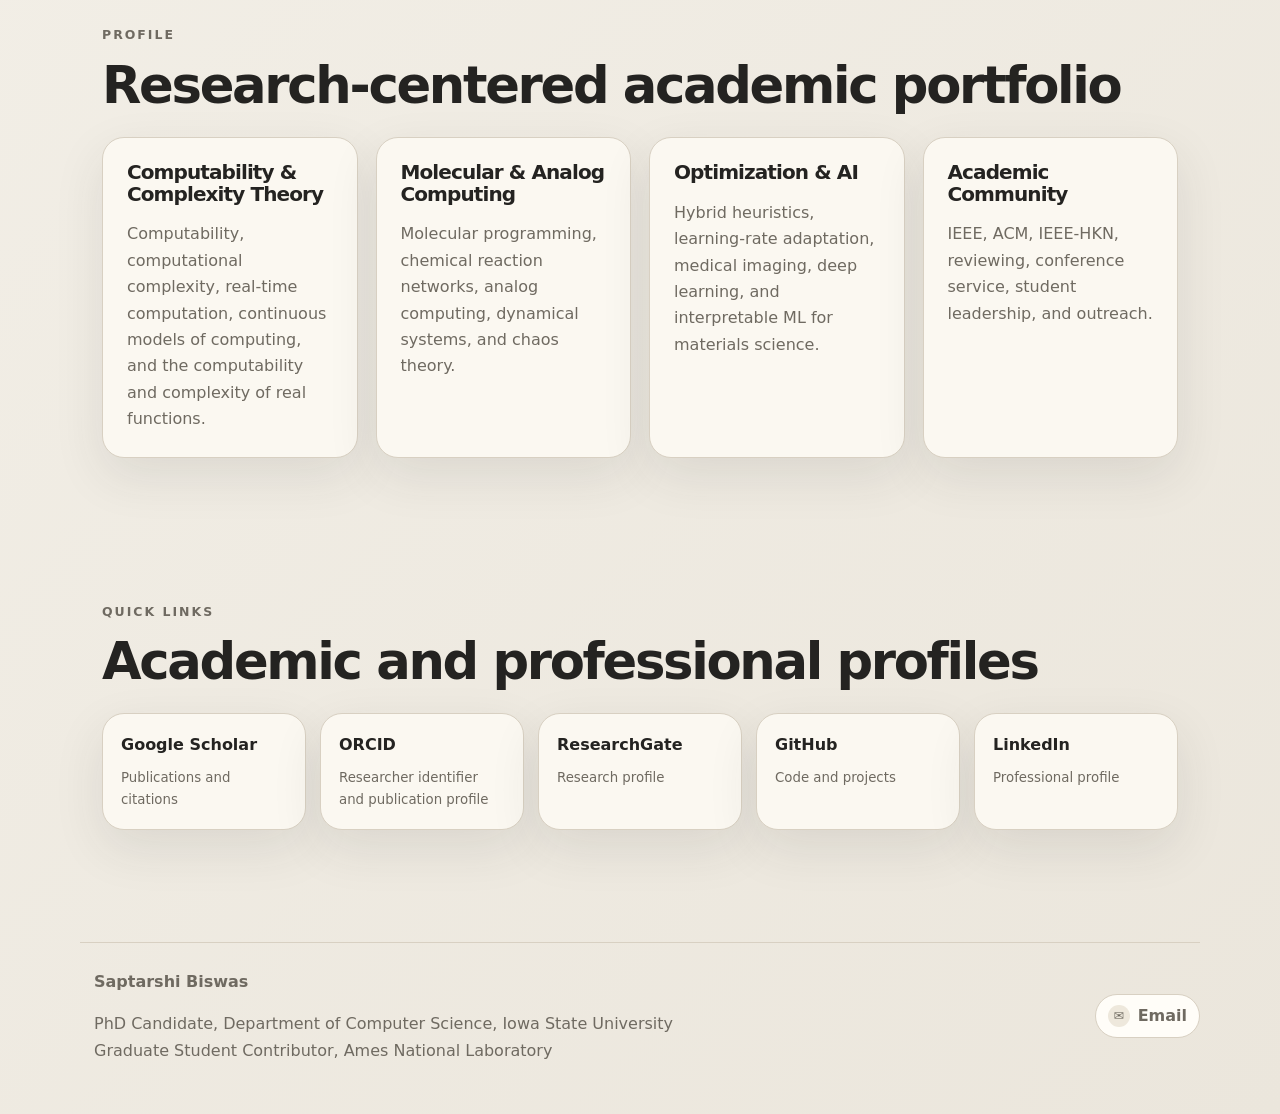
==== commit f2a74044: "Refactor introduction section in index.html for clarity and enhance visibility with new CSS animatio" ====
--- a/index.html
+++ b/index.html
@@ -140,40 +140,43 @@
             <div id="typingLine2" class="typing-name">
               <!-- Saptarshi -->
             </div>
-
-            <div class="about-tagline">
-              Exploring Computation Across Theory, Molecules,
-              Continuous Systems & Artificial Intelligence
+            
+            <div class="hero-delayed" id="introContent">
+              <div class="about-tagline">
+                Exploring Computation Across Theory, Molecules,
+                Continuous Systems & Artificial Intelligence
+              </div>
+            
+              <p class="section-note">
+              I am a PhD Candidate in Computer Science at Iowa State University
+              working at the intersection of theoretical computer science,
+              molecular programming, unconventional computing, machine learning,
+              and scientific discovery. My research explores how computation
+              emerges across discrete, continuous, biological, and physical
+              systems—from chemical reaction networks and analog models of
+              computation to AI-driven optimization and data-driven science.
+              </p>
+
+              <p class="section-note">
+              I enjoy building bridges between theory and practice, using
+              mathematical foundations to understand computation while developing
+              computational tools that address challenges in science,
+              engineering, and emerging technologies.
+              </p>
+              
+
+              <div class="hero-actions">
+                <a class="btn btn-charcoal" href="research.html">
+                  View Research
+                </a>
+                <a class="btn btn-soft" href="CV.pdf" target="_blank" rel="noopener">
+                  Full Academic CV
+                </a>
+                <a class="btn btn-soft" href="https://scholar.google.com/citations?user=PUi9jlQAAAAJ&hl=en" target="_blank" rel="noopener">
+                  Google Scholar
+                </a>
+              </div>
             </div>
-          
-            <p class="section-note">
-            I am a PhD Candidate in Computer Science at Iowa State University
-            working at the intersection of theoretical computer science,
-            molecular programming, unconventional computing, machine learning,
-            and scientific discovery. My research explores how computation
-            emerges across discrete, continuous, biological, and physical
-            systems—from chemical reaction networks and analog models of
-            computation to AI-driven optimization and data-driven science.
-            </p>
-
-            <p class="section-note">
-            I enjoy building bridges between theory and practice, using
-            mathematical foundations to understand computation while developing
-            computational tools that address challenges in science,
-            engineering, and emerging technologies.
-            </p>
-          </div>
-
-          <div class="hero-actions">
-            <a class="btn btn-charcoal" href="research.html">
-              View Research
-            </a>
-            <a class="btn btn-soft" href="CV.pdf" target="_blank" rel="noopener">
-              Full Academic CV
-            </a>
-            <a class="btn btn-soft" href="https://scholar.google.com/citations?user=PUi9jlQAAAAJ&hl=en" target="_blank" rel="noopener">
-              Google Scholar
-            </a>
           </div>
         </div>
         <aside class="profile-card">
--- a/style.css
+++ b/style.css
@@ -382,7 +382,7 @@
 .section-heading.split {
   display: flex;
   justify-content: space-between;
-  align-items: end;
+  align-items: flex-start;
   gap: 20px;
   flex-wrap: wrap;
 }
@@ -2000,4 +2000,64 @@
   50%, 100% {
     opacity: 0;
   }
+}
+
+
+.page-title .eyebrow {
+  font-size: .72rem;
+  letter-spacing: .14em;
+}
+
+.page-title h1 {
+  font-size: clamp(2.1rem, 4vw, 3.4rem);
+  line-height: 1.05;
+}
+
+/* Secondary pages */
+
+.page-title {
+  padding-top: 24px;
+  padding-bottom: 12px;
+}
+
+.page-title h1 {
+  margin-bottom: 8px;
+}
+
+.page-title p {
+  margin-top: 0;
+}
+
+.subsection-heading {
+  margin-bottom: 24px;
+}
+
+.subsection-heading .eyebrow {
+  margin-bottom: 6px;
+}
+
+.subsection-heading h2 {
+  font-size: clamp(1.55rem, 2vw, 2rem);
+  line-height: 1.15;
+  letter-spacing: -.03em;
+  margin: 0;
+}
+
+.subsection-heading.split h2,
+.subsection-heading.split h3 {
+  margin-bottom: 12px;
+}
+
+.hero-delayed {
+  opacity: 0;
+  transform: translateY(16px);
+
+  transition:
+    opacity .7s ease,
+    transform .7s ease;
+}
+
+.hero-delayed.visible {
+  opacity: 1;
+  transform: translateY(0);
 }
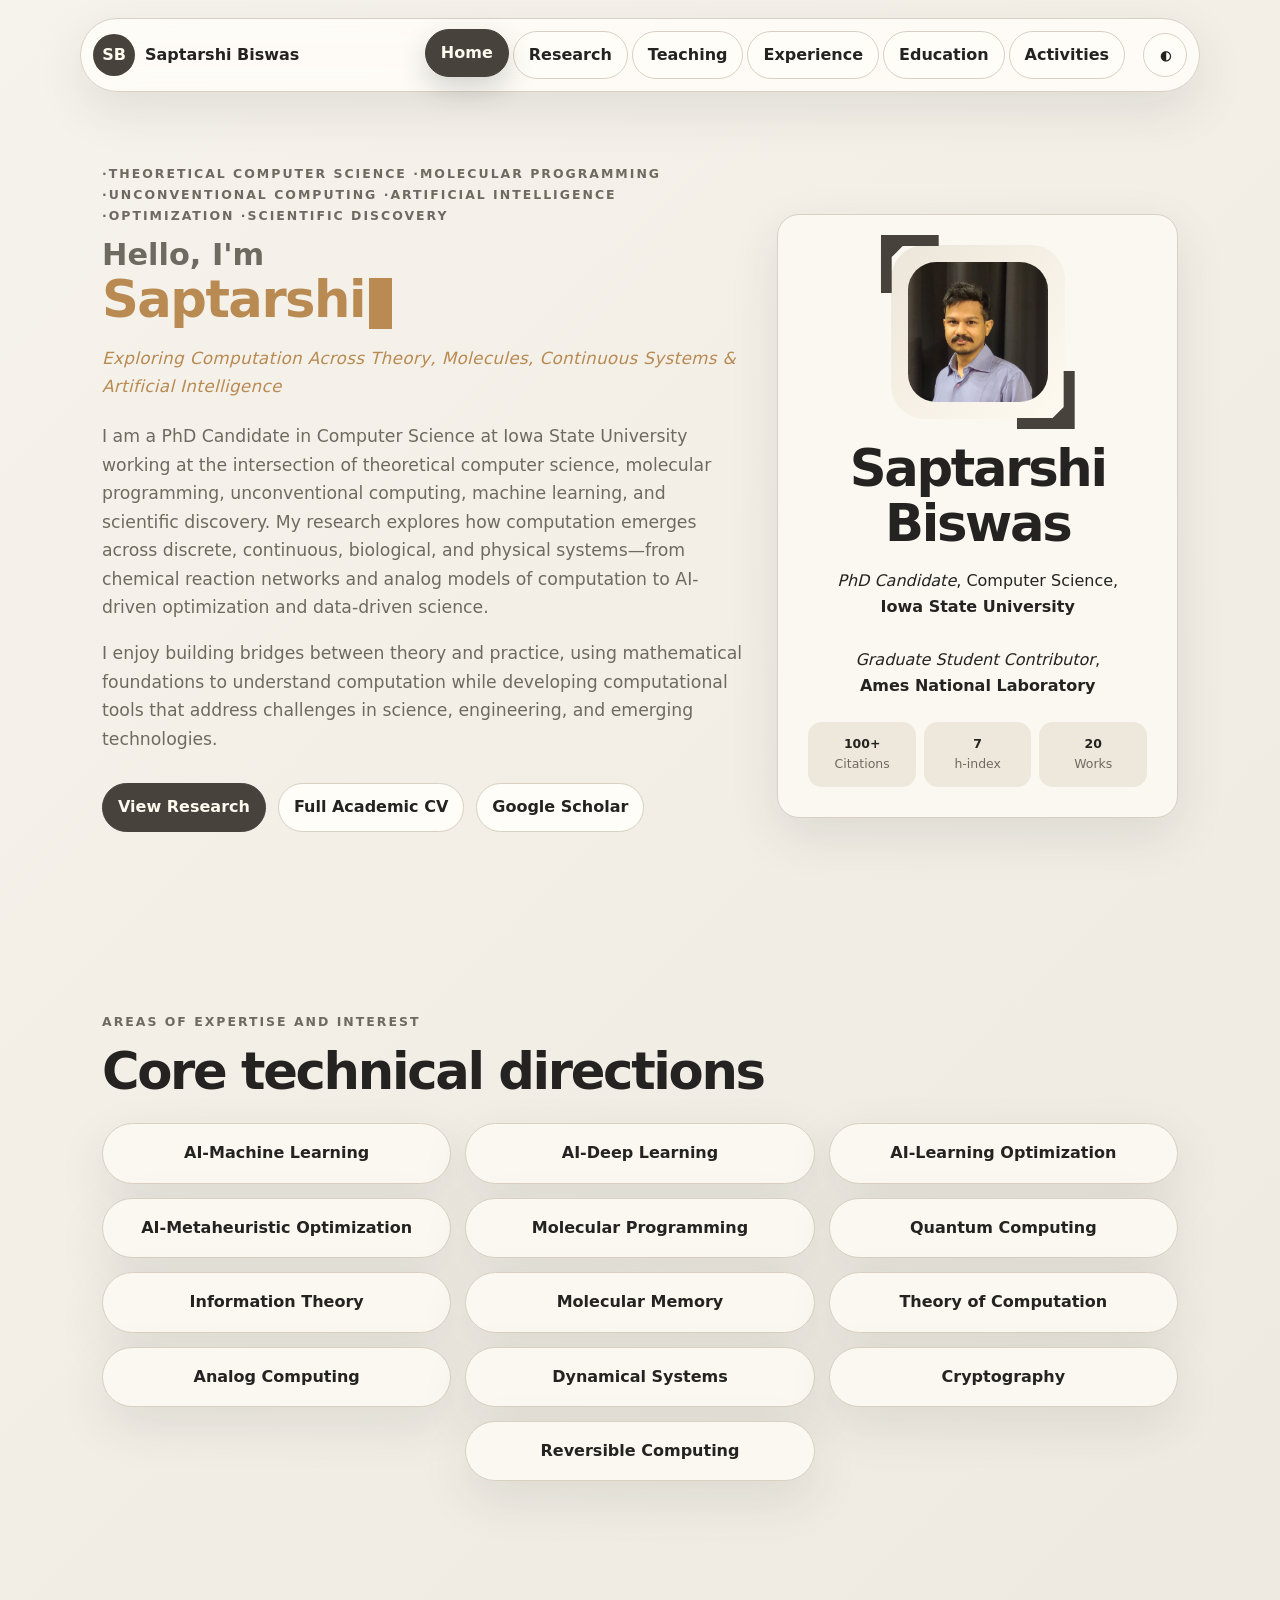
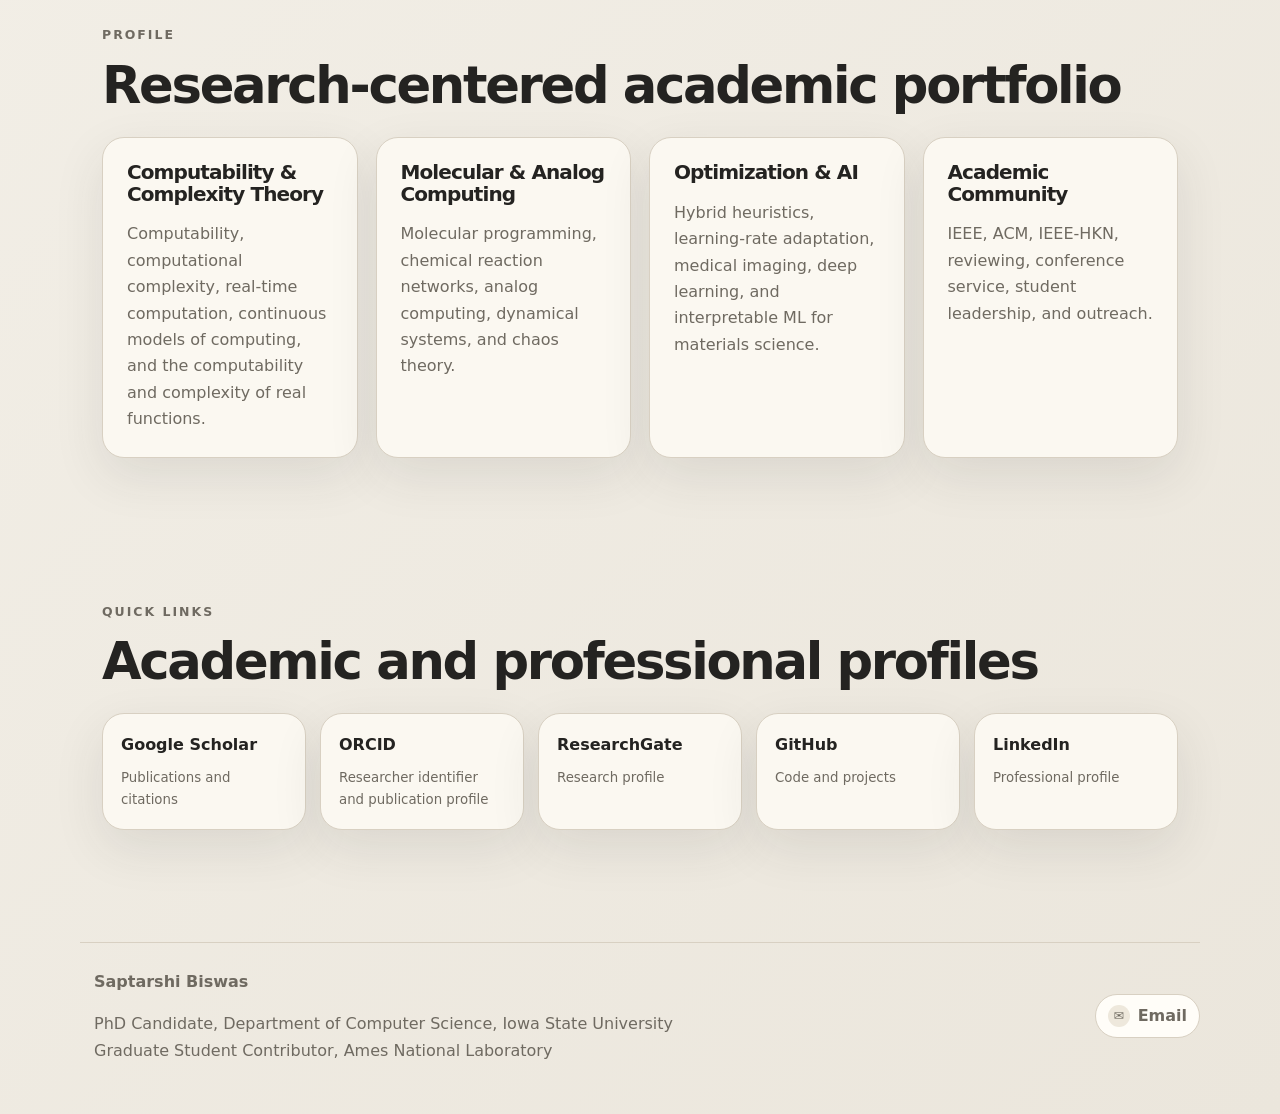
==== commit 540f5d1b: "Reorder items in hero section for improved readability" ====
--- a/index.html
+++ b/index.html
@@ -130,7 +130,9 @@
       <section class="hero section reveal">
         <div class="hero-content">
           <p class="eyebrow">
-            Theoretical Computer Science · Molecular Programming · Unconventional Computing · Artificial Intelligence · Optimization · Scientific Discovery
+            ·Theoretical Computer Science ·Molecular Programming 
+            ·Unconventional Computing ·Artificial Intelligence 
+            ·Optimization ·Scientific Discovery
           </p>
           <div class="about-intro">
             <div id="typingLine1" class="typing-line">
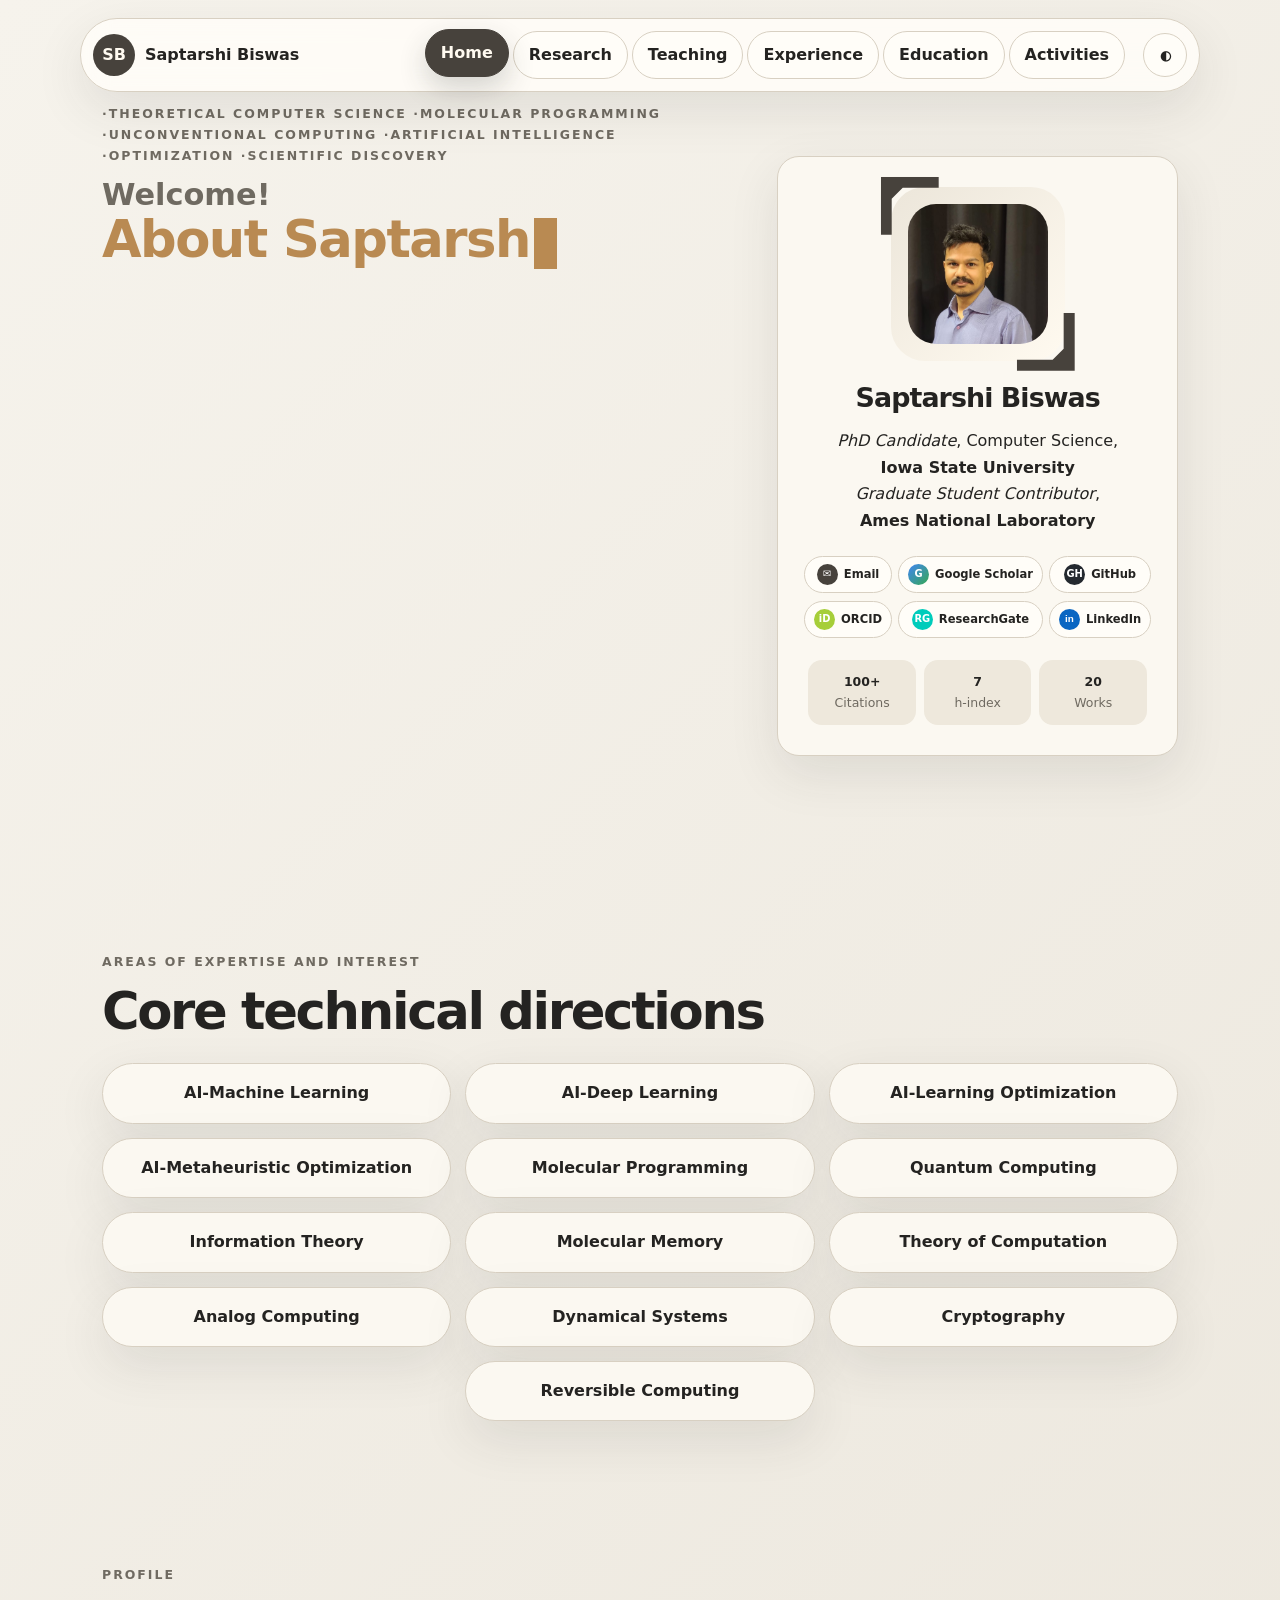
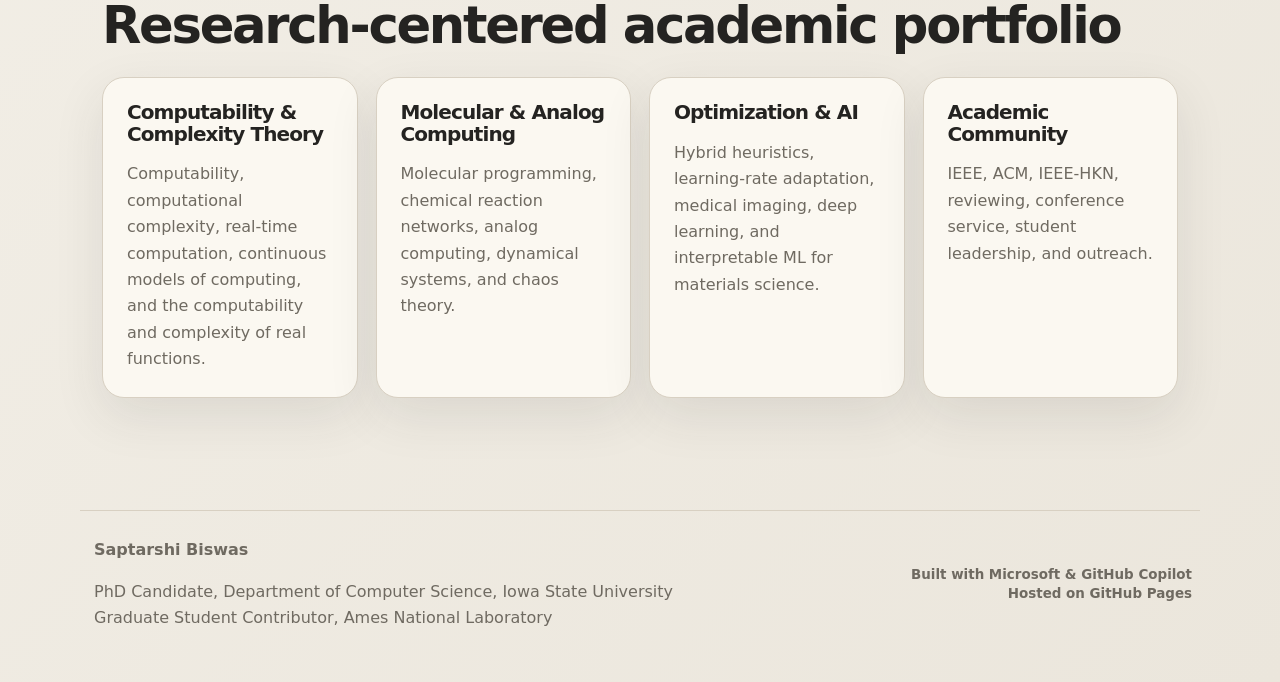
==== commit 7fe11703: "Update profile introduction text for improved clarity and engagement" ====
--- a/index.html
+++ b/index.html
@@ -205,11 +205,82 @@
               -->
             <br />
             <b>Iowa State University</b>
-            <br /><br />
+            <br />
             <em>Graduate Student Contributor</em>,
             <br />
             <b>Ames National Laboratory</b>
           </p>
+        <div class="profile-links">
+  <a
+    class="profile-link"
+    href="mailto:sbiswas@iastate.edu"
+    aria-label="Email Saptarshi Biswas"
+    title="Email"
+  >
+    <span class="profile-link-icon email-icon">✉</span>
+    <span class="profile-link-text">Email</span>
+  </a>
+
+  <a
+    class="profile-link"
+    href="https://scholar.google.com/citations?user=PUi9jlQAAAAJ&amp;hl=en"
+    target="_blank"
+    rel="noopener"
+    aria-label="Google Scholar profile"
+    title="Google Scholar"
+  >
+    <span class="profile-link-icon scholar-icon">G</span>
+    <span class="profile-link-text">Google Scholar</span>
+  </a>
+
+  <a
+    class="profile-link"
+    href="https://github.com/Sapi98"
+    target="_blank"
+    rel="noopener"
+    aria-label="GitHub profile"
+    title="GitHub"
+  >
+    <span class="profile-link-icon github-icon">GH</span>
+    <span class="profile-link-text">GitHub</span>
+  </a>
+
+  <a
+    class="profile-link"
+    href="https://orcid.org/YOUR-ORCID-ID"
+    target="_blank"
+    rel="noopener"
+    aria-label="ORCID profile"
+    title="ORCID"
+  >
+    <span class="profile-link-icon orcid-icon">iD</span>
+    <span class="profile-link-text">ORCID</span>
+  </a>
+
+  <a
+    class="profile-link"
+    href="https://www.researchgate.net/profile/Saptarshi-Biswas-6"
+    target="_blank"
+    rel="noopener"
+    aria-label="ResearchGate profile"
+    title="ResearchGate"
+  >
+    <span class="profile-link-icon researchgate-icon">RG</span>
+    <span class="profile-link-text">ResearchGate</span>
+  </a>
+
+  <a
+    class="profile-link"
+    href="https://www.linkedin.com/in/saptarshi-biswas-sapi98/"
+    target="_blank"
+    rel="noopener"
+    aria-label="LinkedIn profile"
+    title="LinkedIn"
+  >
+    <span class="profile-link-icon linkedin-icon">in</span>
+    <span class="profile-link-text">LinkedIn</span>
+  </a>
+</div>
           <div class="mini-stats">
             <span>
               <b>
@@ -330,7 +401,7 @@
           </article>
         </div>
       </section>
-      <section class="section reveal">
+      <!-- <section class="section reveal">
         <div class="section-heading">
           <p class="eyebrow">
             Quick links
@@ -382,29 +453,24 @@
             </small>
           </a>
         </div>
-      </section>
+      </section> -->
     </main>
     <footer class="site-footer home-footer">
-      <div>
-        <strong>
-          Saptarshi Biswas
-        </strong>
-        <p>
-          PhD Candidate, Department of Computer Science, Iowa State University<br />
-          Graduate Student Contributor, Ames National Laboratory
-        </p>
-      </div>
-      <div class="footer-links">
-        <a class="footer-link" href="mailto:sbiswas@iastate.edu">
-          <span class="footer-icon">
-            ✉
-          </span>
-          <span>
-            Email
-          </span>
-        </a>
-      </div>
-    </footer>
+  <div>
+    <strong>
+      Saptarshi Biswas
+    </strong>
+    <p>
+      PhD Candidate, Department of Computer Science, Iowa State University<br />
+      Graduate Student Contributor, Ames National Laboratory
+    </p>
+  </div>
+
+  <div class="footer-credit">
+    Built with Microsoft & GitHub Copilot </br>
+    Hosted on GitHub Pages
+  </div>
+</footer>
     <script src="script.js">
     </script>
   </body>
--- a/style.css
+++ b/style.css
@@ -2060,4 +2060,292 @@
 .hero-delayed.visible {
   opacity: 1;
   transform: translateY(0);
+}
+
+.hero.section {
+  padding-top: 12px;
+}
+
+/* Publication action buttons: only change hover shade, keep normal state unchanged */
+
+.publication-card .pub-actions .btn:hover,
+.publication-card:hover .pub-actions .btn:hover {
+  background: #6a6054 !important;
+  border-color: #8a7a68 !important;
+  color: #fffaf0 !important;
+
+  transform: translateY(-3px);
+
+  box-shadow:
+    0 10px 24px rgba(0, 0, 0, .20);
+}
+
+/* Profile card name size */
+
+.profile-card h2 {
+  font-size: clamp(1.5rem, 2.1vw, 2rem);
+  line-height: 1.1;
+  letter-spacing: -.035em;
+  margin-bottom: 10px;
+}
+
+/* Profile-card contact/profile buttons: content-sized buttons */
+
+.profile-links {
+  display: flex;
+  flex-wrap: wrap;
+  justify-content: center;
+  gap: 9px;
+
+  margin-top: 22px;
+}
+
+/* Each button sizes relative to its content */
+
+.profile-link {
+  width: auto;
+  min-width: max-content;
+  min-height: 38px;
+
+  display: inline-flex;
+  align-items: center;
+  justify-content: center;
+  gap: 7px;
+
+  padding: 8px 11px;
+
+  border-radius: 999px;
+  border: 1px solid var(--line);
+
+  background: var(--surface);
+  color: var(--text);
+
+  text-decoration: none;
+
+  font-size: .76rem;
+  font-weight: 800;
+  line-height: 1;
+
+  white-space: nowrap;
+
+  transition:
+    background-color .45s ease,
+    color .45s ease,
+    border-color .45s ease,
+    transform .35s ease,
+    box-shadow .35s ease;
+}
+
+.profile-link-icon {
+  width: 22px;
+  height: 22px;
+  min-width: 22px;
+
+  display: inline-grid;
+  place-items: center;
+
+  border-radius: 50%;
+
+  color: #ffffff;
+
+  font-size: .66rem;
+  font-weight: 900;
+  line-height: 1;
+
+  transition:
+    background-color .45s ease,
+    color .45s ease,
+    transform .35s ease;
+}
+
+.profile-link-text {
+  display: inline-block;
+  white-space: nowrap;
+}
+
+/* Brand-inspired icon colors */
+
+.email-icon {
+  background: #47423c;
+}
+
+.scholar-icon {
+  background: linear-gradient(135deg, #4285f4, #34a853);
+}
+
+.orcid-icon {
+  background: #a6ce39;
+  color: #ffffff;
+}
+
+.researchgate-icon {
+  background: #00ccbb;
+  color: #ffffff;
+}
+
+.github-icon {
+  background: #24292f;
+  color: #ffffff;
+}
+
+.linkedin-icon {
+  background: #0a66c2;
+  color: #ffffff;
+  font-family: Arial, sans-serif;
+  font-weight: 900;
+}
+
+/* Hover behavior */
+
+.profile-link:hover {
+  background: #47423c;
+  color: #fffaf0;
+  border-color: #47423c;
+
+  transform: translateY(-3px);
+
+  box-shadow:
+    0 12px 28px rgba(52, 49, 45, .20);
+}
+
+.profile-link:hover .profile-link-icon {
+  background: #fffaf0;
+  color: #47423c;
+
+  transform: scale(1.08);
+}
+
+/* Keep ORCID readable on hover */
+
+.profile-link:hover .orcid-icon {
+  background: #fffaf0;
+  color: #6d8f00;
+}
+
+/* Dark mode */
+
+body[data-theme="dark"] .profile-link {
+  background: var(--surface-2);
+  color: var(--text);
+  border-color: var(--line);
+}
+
+body[data-theme="dark"] .profile-link:hover {
+  background: #e4c28a;
+  color: #242321;
+  border-color: #e4c28a;
+}
+
+body[data-theme="dark"] .profile-link:hover .profile-link-icon {
+  background: #242321;
+  color: #fffaf0;
+}
+
+/* Small screens */
+
+@media (max-width: 520px) {
+  .profile-links {
+    justify-content: center;
+  }
+
+  .profile-link {
+    font-size: .74rem;
+    padding: 8px 10px;
+  }
+}
+/* Profile card links: content-sized buttons, arranged as 2 rows x 3 columns */
+
+.profile-links {
+  display: grid;
+  grid-template-columns: repeat(3, max-content);
+  justify-content: center;
+  align-items: center;
+
+  column-gap: 6px;
+  row-gap: 8px;
+
+  /* gives the button area a little more lateral room inside the card */
+  width: calc(100% + 32px);
+  margin-left: -16px;
+  margin-right: -16px;
+  margin-top: 22px;
+}
+
+.profile-link {
+  width: auto !important;
+  min-width: max-content;
+  min-height: 36px;
+
+  padding: 7px 9px;
+
+  gap: 6px;
+
+  font-size: .72rem;
+  white-space: nowrap;
+}
+
+.profile-link-icon {
+  width: 21px;
+  height: 21px;
+  min-width: 21px;
+
+  font-size: .62rem;
+}
+
+/* On very small screens, allow natural wrapping again */
+@media (max-width: 520px) {
+  .profile-links {
+    display: flex;
+    flex-wrap: wrap;
+    justify-content: center;
+
+    width: 100%;
+    margin-left: 0;
+    margin-right: 0;
+  }
+}
+
+/* Homepage footer credit */
+
+.home-footer {
+  display: grid;
+  grid-template-columns: minmax(0, 1fr) auto;
+  align-items: center;
+  column-gap: 24px;
+}
+
+.home-footer > div:first-child {
+  min-width: 0;
+}
+
+.home-footer .footer-credit {
+  justify-self: end;
+
+  max-width: 380px;
+
+  color: var(--muted);
+
+  font-size: .84rem;
+  font-weight: 700;
+  line-height: 1.45;
+
+  text-align: right;
+}
+
+/* Mobile / narrow screens */
+
+@media (max-width: 900px) {
+  .home-footer {
+    grid-template-columns: 1fr;
+    row-gap: 14px;
+    align-items: flex-start;
+  }
+
+  .home-footer .footer-credit {
+    justify-self: start;
+
+    max-width: 100%;
+
+    text-align: left;
+  }
 }
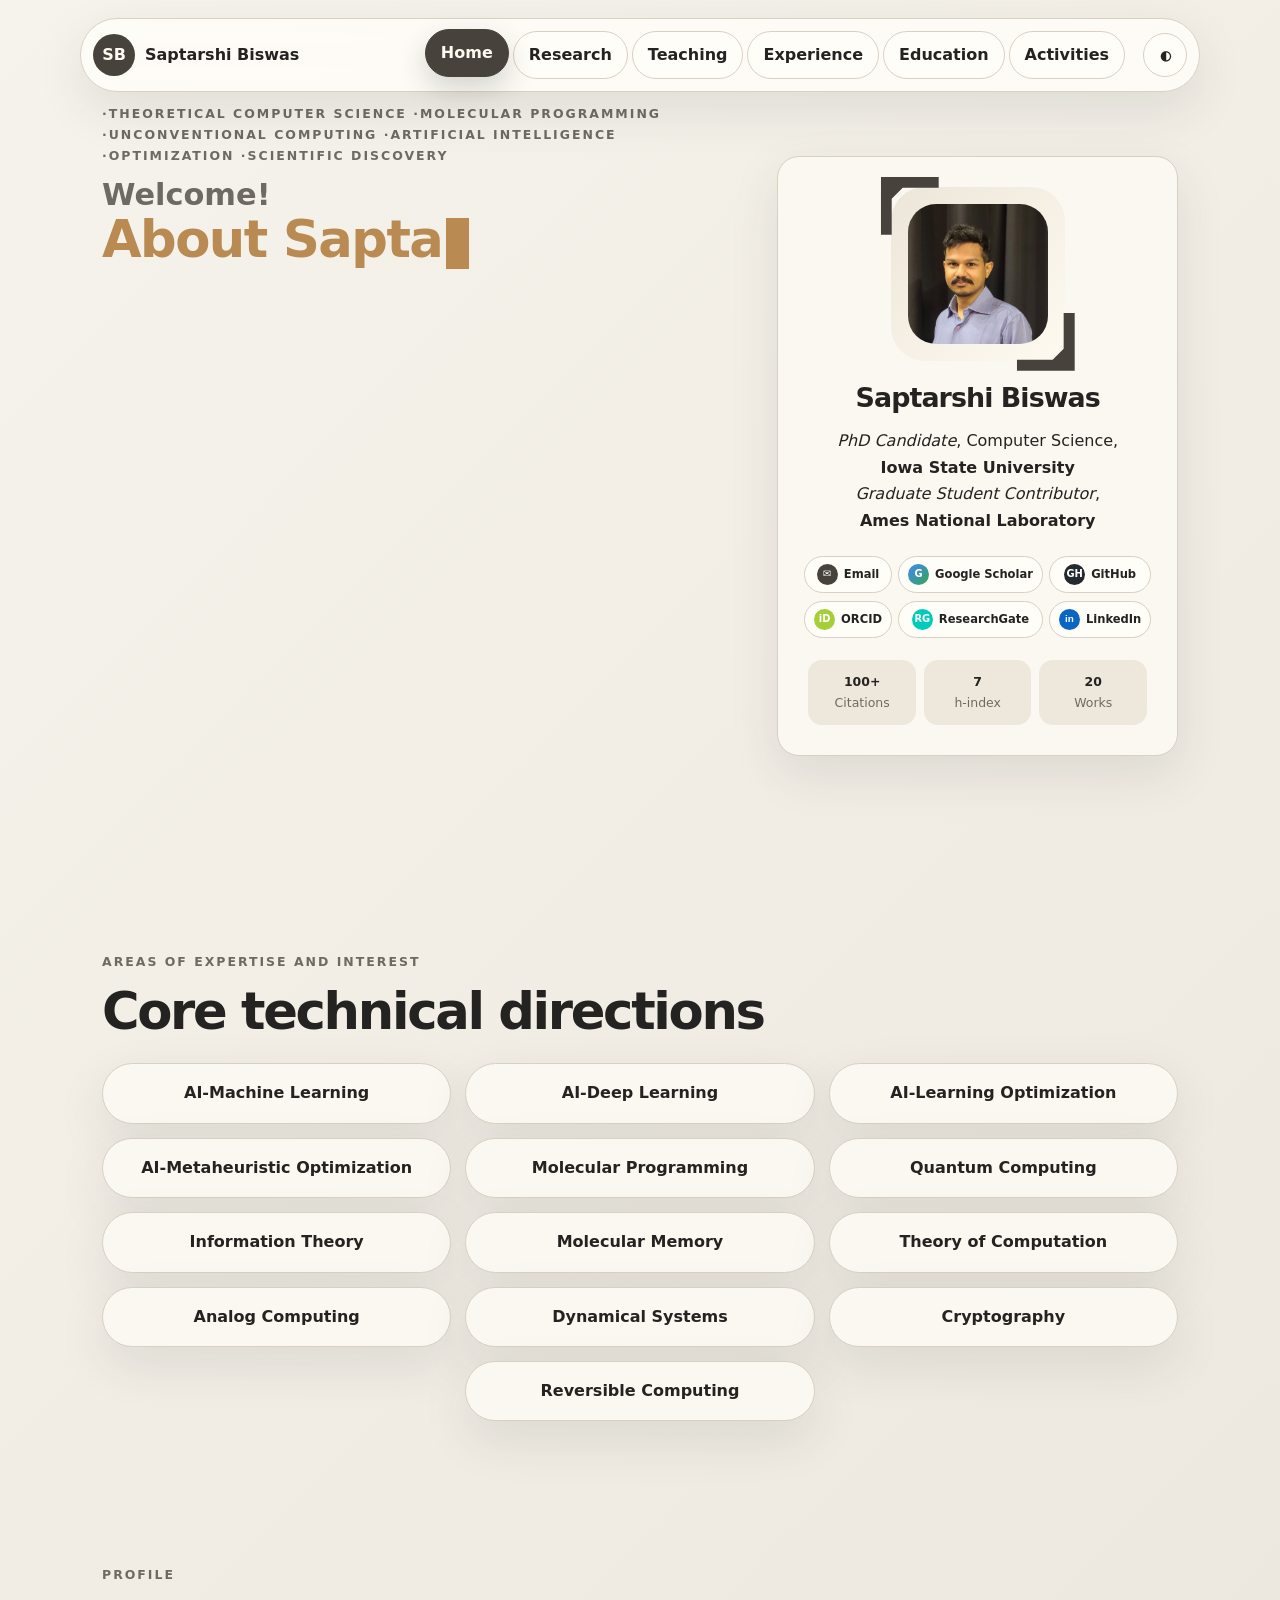
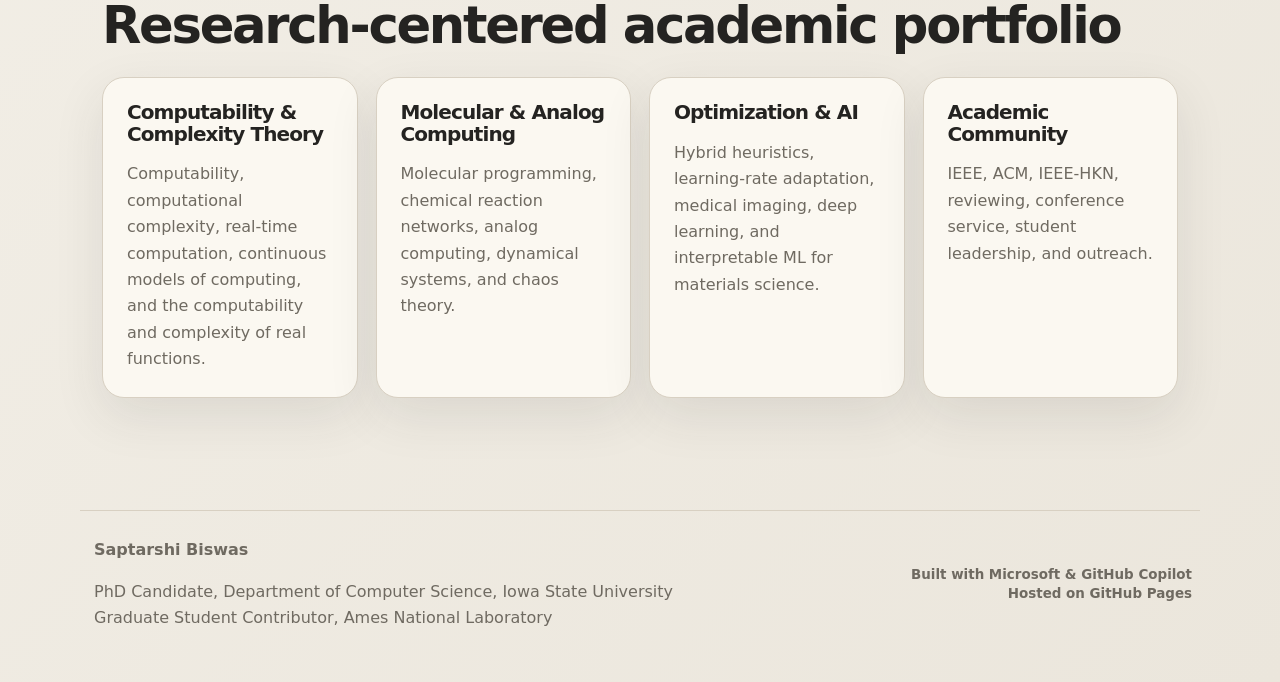
==== commit 6289cede: "Update about tagline for improved clarity and engagement" ====
--- a/index.html
+++ b/index.html
@@ -145,8 +145,8 @@
             
             <div class="hero-delayed" id="introContent">
               <div class="about-tagline">
-                Exploring Computation Across Theory, Molecules,
-                Continuous Systems & Artificial Intelligence
+                Bridging Theoretical Computer Science, Molecular Programming, Analog Computation,
+                Theoretical AI, Optimization, and AI-Driven Discovery.
               </div>
             
               <p class="section-note">
@@ -174,9 +174,9 @@
                 <a class="btn btn-soft" href="CV.pdf" target="_blank" rel="noopener">
                   Full Academic CV
                 </a>
-                <a class="btn btn-soft" href="https://scholar.google.com/citations?user=PUi9jlQAAAAJ&hl=en" target="_blank" rel="noopener">
+                <!-- <a class="btn btn-soft" href="https://scholar.google.com/citations?user=PUi9jlQAAAAJ&hl=en" target="_blank" rel="noopener">
                   Google Scholar
-                </a>
+                </a> -->
               </div>
             </div>
           </div>
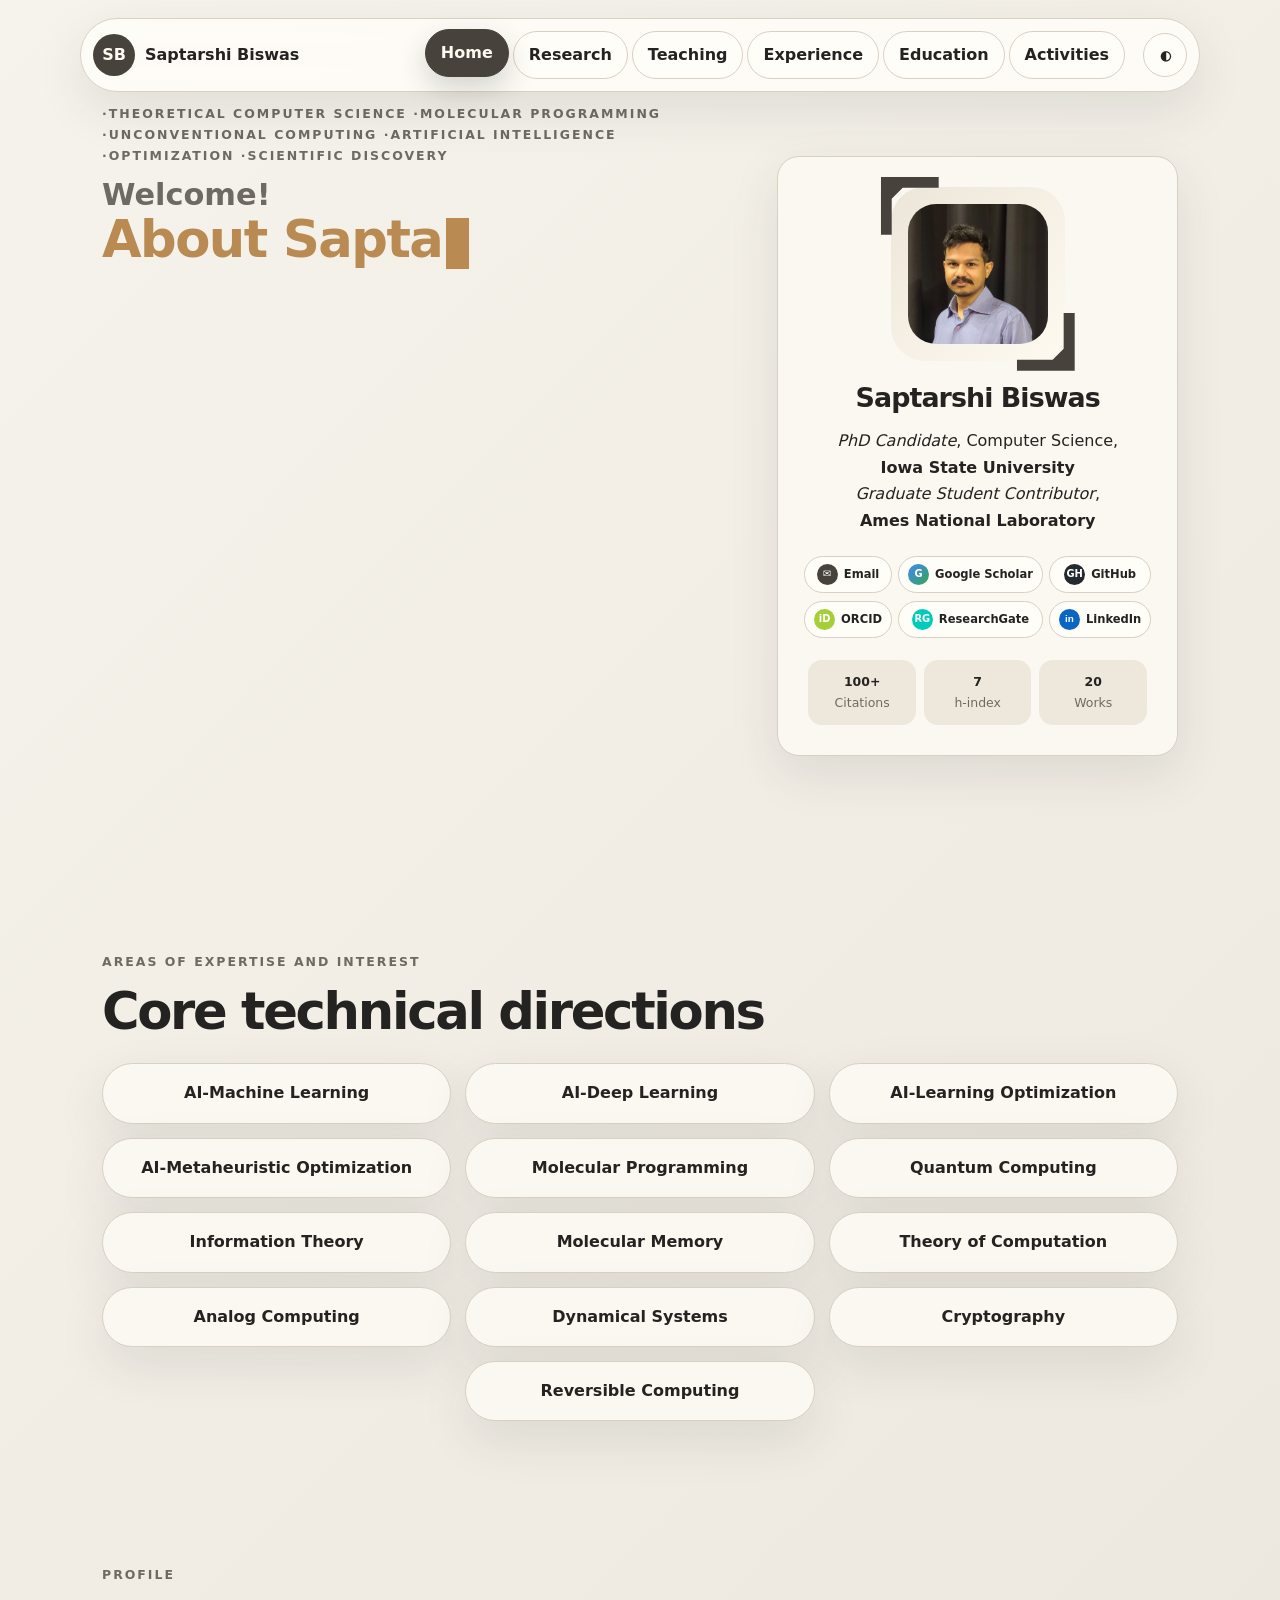
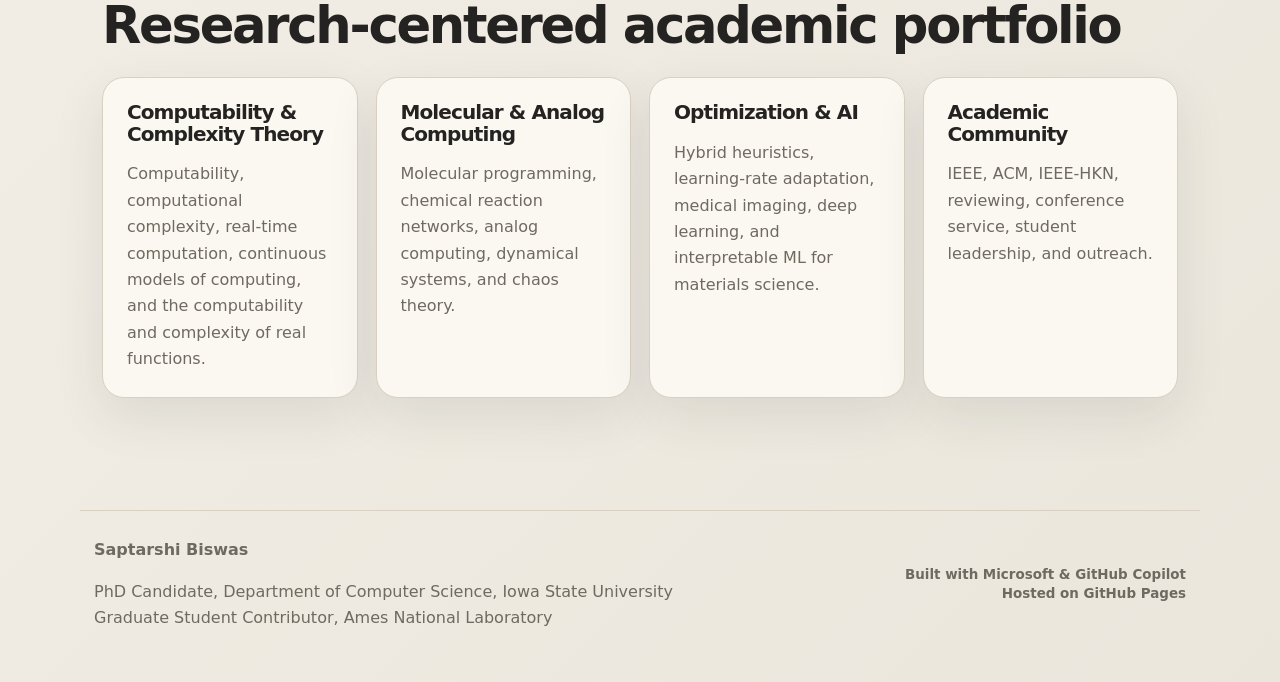
==== commit a0cfc7fd: "Add favicon files and update index.html for improved site branding - Added multiple favicon formats " ====
--- a/index.html
+++ b/index.html
@@ -8,24 +8,32 @@
 
     <meta
       name="description"
-      content="Saptarshi Biswas is a PhD candidate in Computer Science at Iowa State University working on theoretical computer science, chemical reaction networks, analog computing, molecular programming, reversible computing, AI, machine learning, deep learning, and optimization."
+      content="Saptarshi Biswas is a PhD Candidate in Computer Science at Iowa State University working on theoretical computer science, molecular programming, chemical reaction networks, analog computing, theoretical AI, optimization, machine learning, and scientific discovery."
     />
 
     <meta
       name="keywords"
-      content="Saptarshi Biswas, Iowa State University, Computer Science, Theoretical Computer Science, Chemical Reaction Networks, Molecular Programming, Analog Computing, Oracle Pointer Machines, Storage Modification Machines, Reversible Computing, Machine Learning, Deep Learning, AI, Optimization, Metaheuristic Optimization"
+      content="Saptarshi Biswas, Iowa State University, Computer Science, Theoretical Computer Science, Molecular Programming, Chemical Reaction Networks, Analog Computing, Oracle Pointer Machines, Storage Modification Machines, Theoretical AI, Optimization, Machine Learning, Deep Learning, Reversible Computing, Cryptography, Dynamical Systems"
     />
 
     <meta name="author" content="Saptarshi Biswas" />
     <meta name="robots" content="index, follow" />
 
-    <!-- https://Sapi98.github.io/ -->
+    <link rel="canonical" href="https://Sapi98.github.io/" />
+
+    <!-- Favicons -->
+    <link rel="icon" href="favicon.ico" sizes="any" />
+    <link rel="icon" type="image/svg+xml" href="favicon.svg" />
+    <link rel="icon" type="image/png" sizes="48x48" href="favicon-48.png" />
+    <link rel="icon" type="image/png" sizes="192x192" href="favicon-192.png" />
+    <link rel="icon" type="image/png" sizes="512x512" href="favicon-512.png" />
+    <link rel="apple-touch-icon" sizes="192x192" href="favicon-192.png" />
 
     <!-- Open Graph / Social Preview -->
     <meta property="og:title" content="Saptarshi Biswas | PhD Candidate in Computer Science" />
     <meta
       property="og:description"
-      content="Academic profile of Saptarshi Biswas: research, publications, teaching, education, experience, credentials, and professional service."
+      content="Academic website of Saptarshi Biswas featuring research, publications, teaching, experience, education, people, and professional service."
     />
     <meta property="og:type" content="website" />
     <meta property="og:url" content="https://Sapi98.github.io/" />
@@ -37,7 +45,7 @@
     <meta name="twitter:title" content="Saptarshi Biswas | PhD Candidate in Computer Science" />
     <meta
       name="twitter:description"
-      content="Research profile, publications, teaching, education, experience, credentials, and academic service of Saptarshi Biswas."
+      content="Research profile, publications, teaching, education, experience, people, and academic service of Saptarshi Biswas."
     />
     <meta name="twitter:image" content="https://Sapi98.github.io/profile.jpg" />
 
@@ -54,6 +62,16 @@
         "@type": "CollegeOrUniversity",
         "name": "Iowa State University"
       },
+      "worksFor": [
+        {
+          "@type": "CollegeOrUniversity",
+          "name": "Iowa State University"
+        },
+        {
+          "@type": "Organization",
+          "name": "Ames National Laboratory"
+        }
+      ],
       "email": "mailto:sbiswas@iastate.edu",
       "sameAs": [
         "https://scholar.google.com/citations?user=PUi9jlQAAAAJ&hl=en",
@@ -63,18 +81,21 @@
       ],
       "knowsAbout": [
         "Theoretical Computer Science",
+        "Computability Theory",
+        "Computational Complexity",
+        "Molecular Programming",
         "Chemical Reaction Networks",
-        "Molecular Programming",
         "Analog Computing",
         "Oracle Pointer Machines",
         "Storage Modification Machines",
+        "Theoretical AI",
+        "Optimization",
+        "Machine Learning",
+        "Deep Learning",
         "Reversible Computing",
         "Cryptography",
         "Dynamical Systems",
-        "Artificial Intelligence",
-        "Machine Learning",
-        "Deep Learning",
-        "Metaheuristic Optimization"
+        "Scientific Machine Learning"
       ]
     }
     </script>
@@ -168,8 +189,8 @@
               
 
               <div class="hero-actions">
-                <a class="btn btn-charcoal" href="research.html">
-                  View Research
+                <a class="btn btn-charcoal" href="Short_CV.pdf" target="_blank" rel="noopener">
+                  Short CV
                 </a>
                 <a class="btn btn-soft" href="CV.pdf" target="_blank" rel="noopener">
                   Full Academic CV
--- a/style.css
+++ b/style.css
@@ -991,63 +991,6 @@
   color: #fffaf0;
 }
 
-.site-footer {
-  max-width: var(--max);
-  margin: 40px auto 24px;
-  padding: 26px 22px;
-  display: flex;
-  justify-content: space-between;
-  gap: 24px;
-  border-top: 1px solid var(--line);
-  color: var(--muted);
-}
-
-.footer-links {
-  display: flex;
-  flex-wrap: wrap;
-  gap: 10px;
-  justify-content: flex-end;
-}
-
-.footer-link {
-  display: inline-flex;
-  align-items: center;
-  gap: 8px;
-  padding: 8px 11px;
-  border: 1px solid var(--line);
-  border-radius: 999px;
-  text-decoration: none;
-  font-weight: 800;
-  background: var(--surface);
-  transition:
-    background-color .5s ease,
-    color .5s ease,
-    transform .35s ease;
-}
-
-.footer-link:hover {
-  background: #47423c;
-  color: #fffaf0;
-}
-
-.footer-link:hover .footer-icon {
-  background: rgba(255, 250, 240, .18);
-  color: #fffaf0;
-}
-
-.footer-icon {
-  width: 22px;
-  height: 22px;
-  min-width: 22px;
-  display: grid;
-  place-items: center;
-  border-radius: 50%;
-  background: var(--surface-2);
-  font-size: .78rem;
-  font-weight: 900;
-  line-height: 1;
-}
-
 .reveal {
   opacity: 0;
   transform: translateY(18px);
@@ -1205,16 +1148,6 @@
     grid-column: 2;
   }
 
-  .site-footer {
-    flex-direction: column;
-    margin-left: 22px;
-    margin-right: 22px;
-  }
-
-  .footer-links {
-    justify-content: flex-start;
-  }
-
   .two-col-list {
     columns: 1;
   }
@@ -1266,20 +1199,6 @@
     width: 102px;
     height: 102px;
   }
-}
-
-/* Footer hover fix for Google Scholar and ResearchGate icons only.
-   Footer order:
-   1 = Email
-   2 = Google Scholar
-   3 = ResearchGate
-*/
-
-.site-footer:not(.home-footer) .footer-link:nth-child(2):hover .footer-icon,
-.site-footer:not(.home-footer) .footer-link:nth-child(3):hover .footer-icon {
-  background: #fffaf0;
-  color: inherit;
-  box-shadow: inset 0 0 0 1px rgba(255, 250, 240, .45);
 }
 
 /* Better handling for long timeline dates like Decision Scientist Intern */
@@ -1420,169 +1339,6 @@
 .profile-initials {
   width: 140px;
   height: 140px;
-}
-
-/* Footer final correction:
-   - More room for footer text
-   - Less horizontal padding
-   - Footer buttons keep natural width
-   - Buttons center-align with equal gaps
-   - Other pages should stay within 2 rows
-   - Index footer Email uses same button/icon height as other pages
-*/
-
-.site-footer {
-  display: grid;
-  grid-template-columns: minmax(560px, 1fr) minmax(460px, 500px);
-  column-gap: 14px;
-  align-items: center;
-  padding-left: 14px;
-  padding-right: 14px;
-}
-
-/* Text area */
-.site-footer > div:first-child {
-  min-width: 0;
-}
-
-.site-footer > div:first-child p {
-  max-width: none;
-  margin-bottom: 0;
-}
-
-/* Non-home pages: natural button widths, centered, equal spacing */
-.site-footer:not(.home-footer) .footer-links {
-  width: 100%;
-  max-width: 500px;
-  display: flex !important;
-  flex-wrap: wrap;
-  justify-content: center !important;
-  align-items: center;
-  gap: 12px 14px;
-}
-
-/* Homepage has only one Email button */
-.home-footer .footer-links {
-  width: auto;
-  max-width: none;
-  display: flex !important;
-  justify-content: center !important;
-  align-items: center;
-  gap: 12px 14px;
-}
-
-/* Footer buttons: natural width, slightly taller */
-.site-footer .footer-link {
-  width: auto !important;
-  min-height: 44px !important;
-  padding: 10px 12px !important;
-  justify-content: flex-start !important;
-  align-items: center !important;
-  white-space: nowrap;
-  line-height: 1;
-  grid-column: auto !important;
-}
-
-/* Remove any old forced grid placements */
-.site-footer .footer-link:nth-child(4),
-.site-footer .footer-link:nth-child(5) {
-  grid-column: auto !important;
-}
-
-/* Same icon size everywhere, including index.html */
-.site-footer .footer-icon,
-.home-footer .footer-icon {
-  width: 22px !important;
-  height: 22px !important;
-  min-width: 22px !important;
-  max-width: 22px !important;
-  min-height: 22px !important;
-  max-height: 22px !important;
-  font-size: .78rem !important;
-  line-height: 1 !important;
-  display: inline-grid !important;
-  place-items: center !important;
-  transform: none !important;
-}
-
-/* Medium screens: allow footer to stack before it squeezes */
-@media (max-width: 1080px) {
-  .site-footer {
-    grid-template-columns: 1fr;
-    row-gap: 18px;
-    align-items: flex-start;
-  }
-
-  .site-footer:not(.home-footer) .footer-links,
-  .home-footer .footer-links {
-    max-width: 100%;
-    justify-content: flex-start !important;
-  }
-}
-
-/* Mobile */
-@media (max-width: 520px) {
-  .site-footer {
-    padding-left: 18px;
-    padding-right: 18px;
-  }
-
-  .site-footer:not(.home-footer) .footer-links {
-    justify-content: flex-start !important;
-  }
-}
-
-/* Move footer button group more to the right on non-home pages */
-
-.site-footer:not(.home-footer) .footer-links {
-  margin-left: auto !important;
-  margin-right: -4px !important;
-  justify-content: flex-end !important;
-}
-
-/* Give the footer text enough room while allowing buttons to sit right */
-.site-footer {
-  column-gap: 8px !important;
-  padding-right: 12px !important;
-}
-
-/* Move footer button group further right on all pages, including index.html */
-
-.site-footer .footer-links {
-  margin-left: auto !important;
-  margin-right: -8px !important;
-  justify-content: flex-end !important;
-}
-
-/* Reduce footer right padding slightly so the button group sits closer to edge */
-.site-footer {
-  column-gap: 8px !important;
-  padding-right: 8px !important;
-}
-
-/* Reorder non-home footer icons:
-   Email, GitHub, LinkedIn, Google Scholar, ResearchGate
-   Index/home footer is unaffected because it has only Email.
-*/
-
-.site-footer:not(.home-footer) .footer-link:nth-child(1) {
-  order: 1; /* Email */
-}
-
-.site-footer:not(.home-footer) .footer-link:nth-child(4) {
-  order: 2; /* GitHub */
-}
-
-.site-footer:not(.home-footer) .footer-link:nth-child(5) {
-  order: 3; /* LinkedIn */
-}
-
-.site-footer:not(.home-footer) .footer-link:nth-child(2) {
-  order: 4; /* Google Scholar */
-}
-
-.site-footer:not(.home-footer) .footer-link:nth-child(3) {
-  order: 5; /* ResearchGate */
 }
 
 /* Degree expanded-detail layout */
@@ -2348,4 +2104,246 @@
 
     text-align: left;
   }
+}
+
+
+/* =========================
+   FOOTER
+   ========================= */
+
+.site-footer {
+  max-width: var(--max);
+  margin: 40px auto 24px;
+  padding: 26px 14px;
+
+  display: grid;
+  grid-template-columns: minmax(560px, 1fr) minmax(460px, 500px);
+  column-gap: 8px;
+  align-items: center;
+
+  border-top: 1px solid var(--line);
+  color: var(--muted);
+}
+
+.site-footer > div:first-child {
+  min-width: 0;
+}
+
+.site-footer > div:first-child p {
+  max-width: none;
+  margin-bottom: 0;
+}
+
+/* Footer buttons container */
+
+.site-footer .footer-links {
+  display: flex;
+  flex-wrap: wrap;
+  justify-content: flex-end;
+  align-items: center;
+
+  gap: 10px 12px;
+
+  width: 100%;
+  max-width: 500px;
+
+  margin-left: auto;
+  margin-right: -8px;
+}
+
+/* Footer buttons */
+
+.site-footer .footer-link {
+  display: inline-flex;
+  align-items: center;
+  justify-content: flex-start;
+
+  gap: 8px;
+
+  min-height: 44px;
+  padding: 10px 12px;
+
+  border-radius: 999px;
+  border: 1px solid var(--line);
+
+  background: var(--surface);
+  color: var(--text);
+
+  text-decoration: none;
+  font-size: .84rem;
+  font-weight: 800;
+  line-height: 1;
+
+  white-space: nowrap;
+
+  transition:
+    background-color .45s ease,
+    color .45s ease,
+    border-color .45s ease,
+    transform .35s ease,
+    box-shadow .35s ease;
+}
+
+/* Footer icons */
+
+.site-footer .footer-icon {
+  width: 23px;
+  height: 23px;
+  min-width: 23px;
+
+  display: inline-grid;
+  place-items: center;
+
+  border-radius: 50%;
+
+  color: #ffffff;
+
+  font-size: .68rem;
+  font-weight: 900;
+  line-height: 1;
+
+  transition:
+    background-color .45s ease,
+    color .45s ease,
+    transform .35s ease;
+}
+
+/* Brand-inspired footer icon colors */
+
+.site-footer .email-icon {
+  background: #47423c;
+}
+
+.site-footer .scholar-icon {
+  background: linear-gradient(135deg, #4285f4, #34a853);
+}
+
+.site-footer .researchgate-icon {
+  background: #00ccbb;
+  color: #ffffff;
+}
+
+.site-footer .github-icon {
+  background: #24292f;
+  color: #ffffff;
+}
+
+.site-footer .linkedin-icon {
+  background: #0a66c2;
+  color: #ffffff;
+  font-family: Arial, sans-serif;
+  font-weight: 900;
+}
+
+/* Hover behavior */
+
+.site-footer .footer-link:hover {
+  background: #47423c;
+  color: #fffaf0;
+  border-color: #47423c;
+
+  transform: translateY(-3px);
+
+  box-shadow:
+    0 12px 28px rgba(52, 49, 45, .20);
+}
+
+.site-footer .footer-link:hover .footer-icon {
+  background: #fffaf0;
+  color: #47423c;
+
+  transform: scale(1.08);
+}
+
+/* Footer order:
+   Email, GitHub, LinkedIn, Scholar, ResearchGate
+*/
+
+/* .site-footer:not(.home-footer) .footer-link:nth-child(1) {
+  order: 1;
+}
+
+.site-footer:not(.home-footer) .footer-link:nth-child(4) {
+  order: 2;
+}
+
+.site-footer:not(.home-footer) .footer-link:nth-child(5) {
+  order: 3;
+}
+
+.site-footer:not(.home-footer) .footer-link:nth-child(2) {
+  order: 4;
+}
+
+.site-footer:not(.home-footer) .footer-link:nth-child(3) {
+  order: 5;
+} */
+
+/* Homepage footer credit */
+
+.home-footer {
+  grid-template-columns: minmax(0, 1fr) auto;
+}
+
+.home-footer .footer-credit {
+  justify-self: end;
+
+  max-width: 360px;
+
+  color: var(--muted);
+
+  font-size: .84rem;
+  font-weight: 700;
+  line-height: 1.45;
+
+  text-align: right;
+}
+
+/* Dark mode */
+
+body[data-theme="dark"] .site-footer .footer-link {
+  background: var(--surface-2);
+  color: var(--text);
+  border-color: var(--line);
+}
+
+body[data-theme="dark"] .site-footer .footer-link:hover {
+  background: #e4c28a;
+  color: #242321;
+  border-color: #e4c28a;
+}
+
+body[data-theme="dark"] .site-footer .footer-link:hover .footer-icon {
+  background: #242321;
+  color: #fffaf0;
+}
+
+/* Responsive footer */
+
+@media (max-width: 1080px) {
+  .site-footer {
+    grid-template-columns: 1fr;
+    row-gap: 18px;
+    align-items: flex-start;
+  }
+
+  .site-footer .footer-links {
+    max-width: 100%;
+    justify-content: flex-start;
+    margin-left: 0;
+    margin-right: 0;
+  }
+
+  .home-footer .footer-credit {
+    justify-self: start;
+    max-width: 100%;
+    text-align: left;
+  }
+}
+
+@media (max-width: 520px) {
+  .site-footer {
+    padding-left: 18px;
+    padding-right: 18px;
+  }
 }
